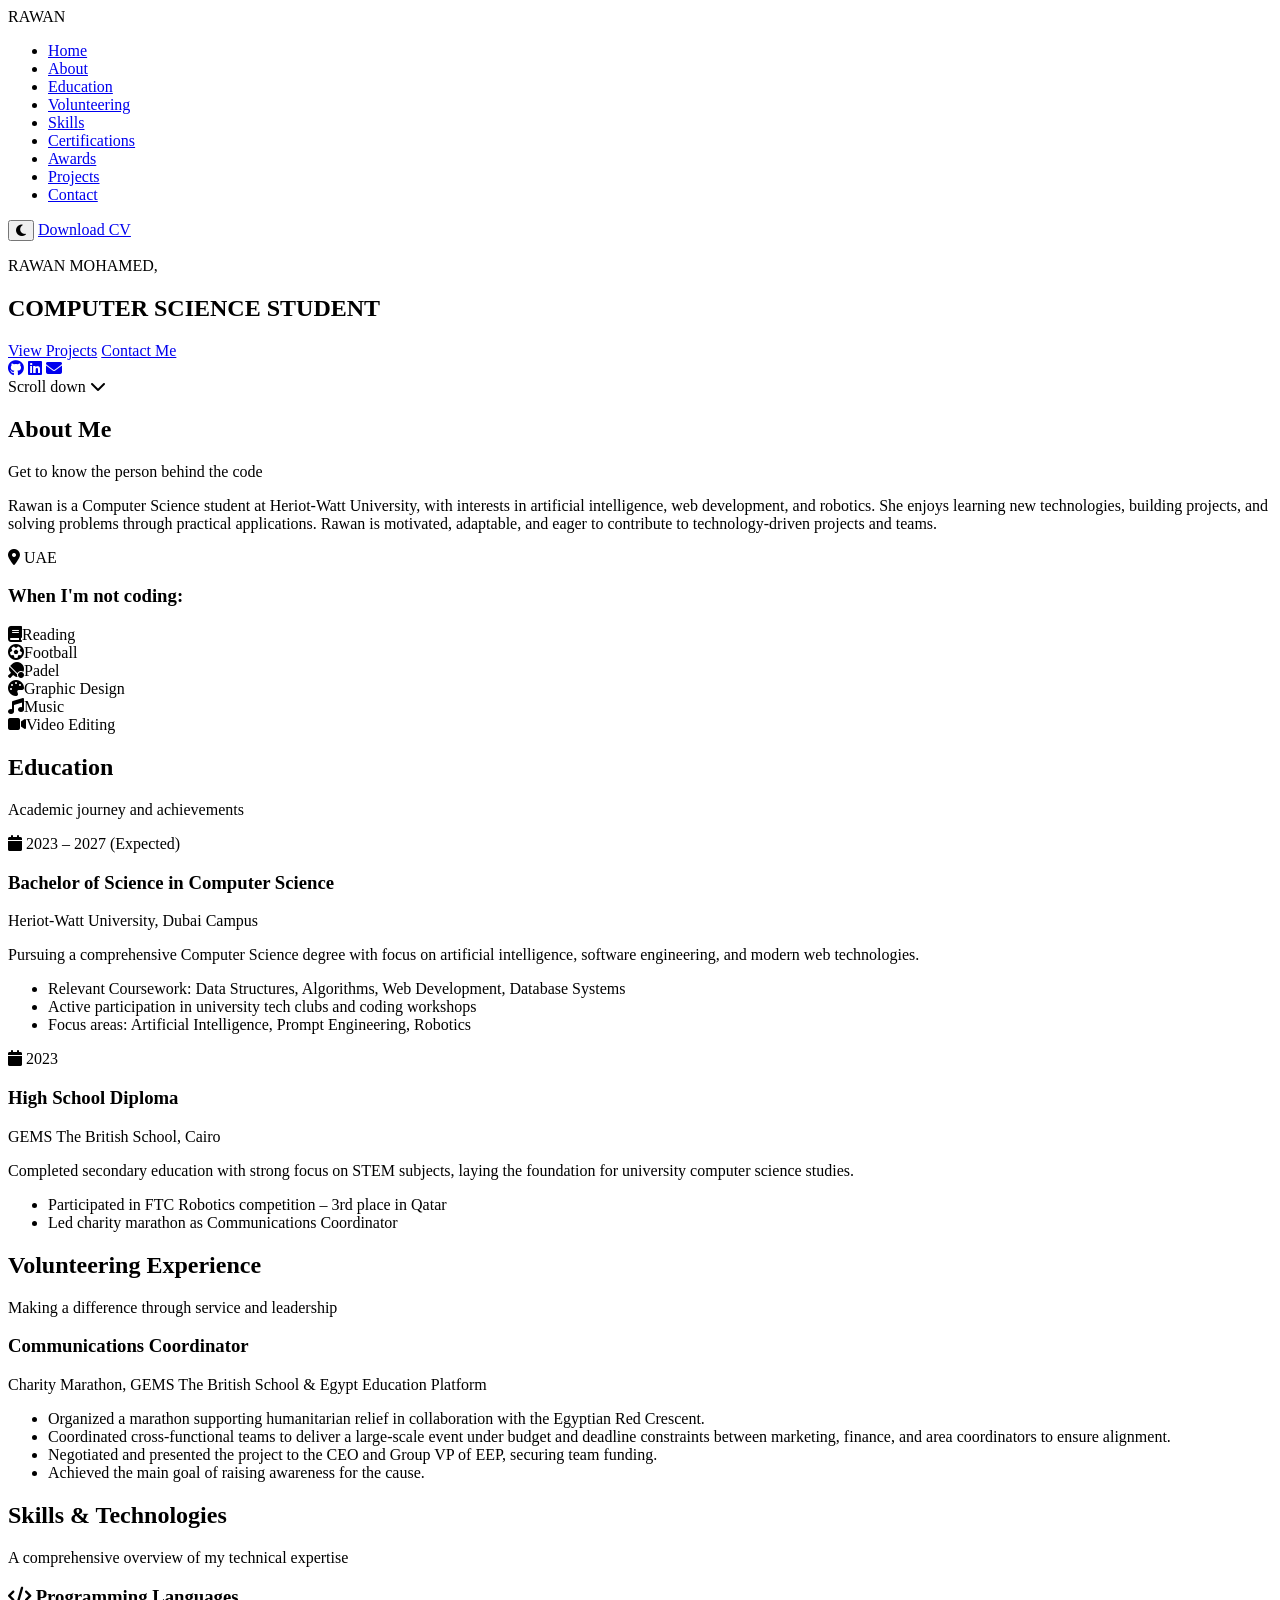
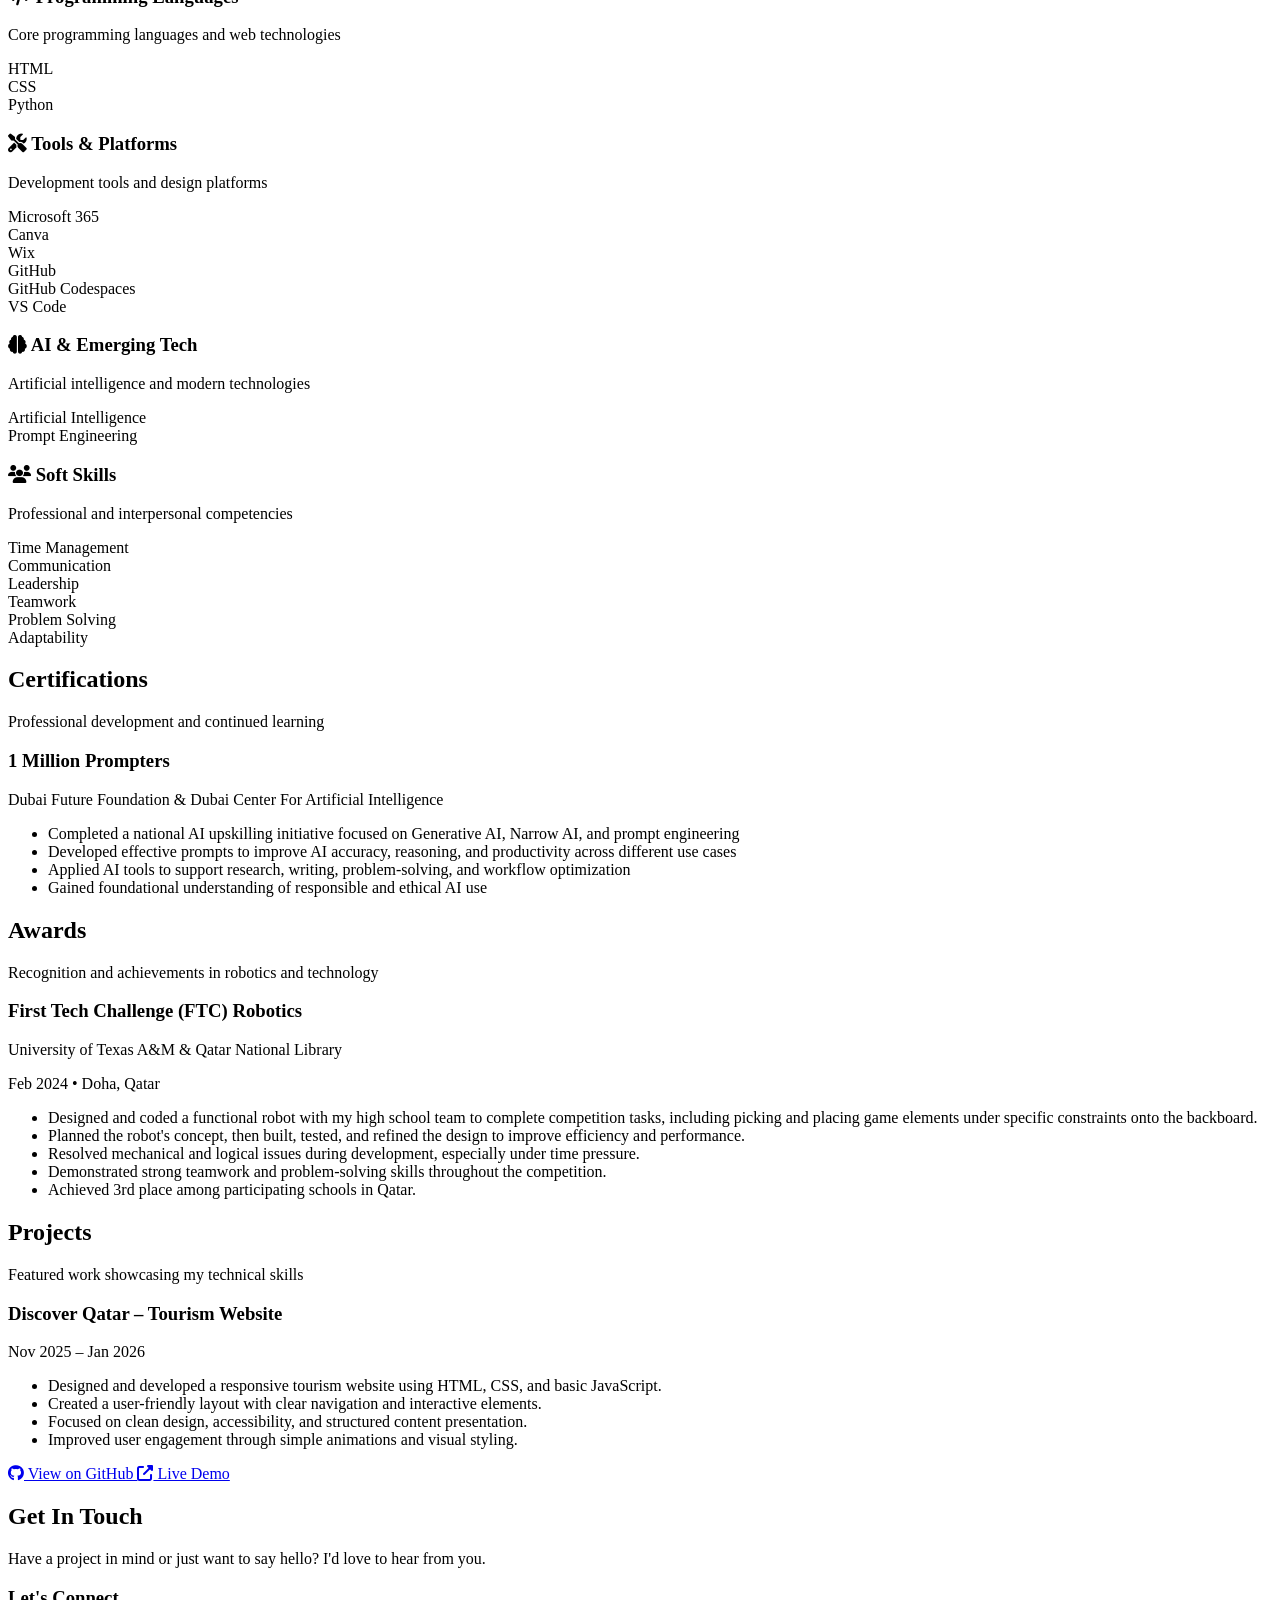
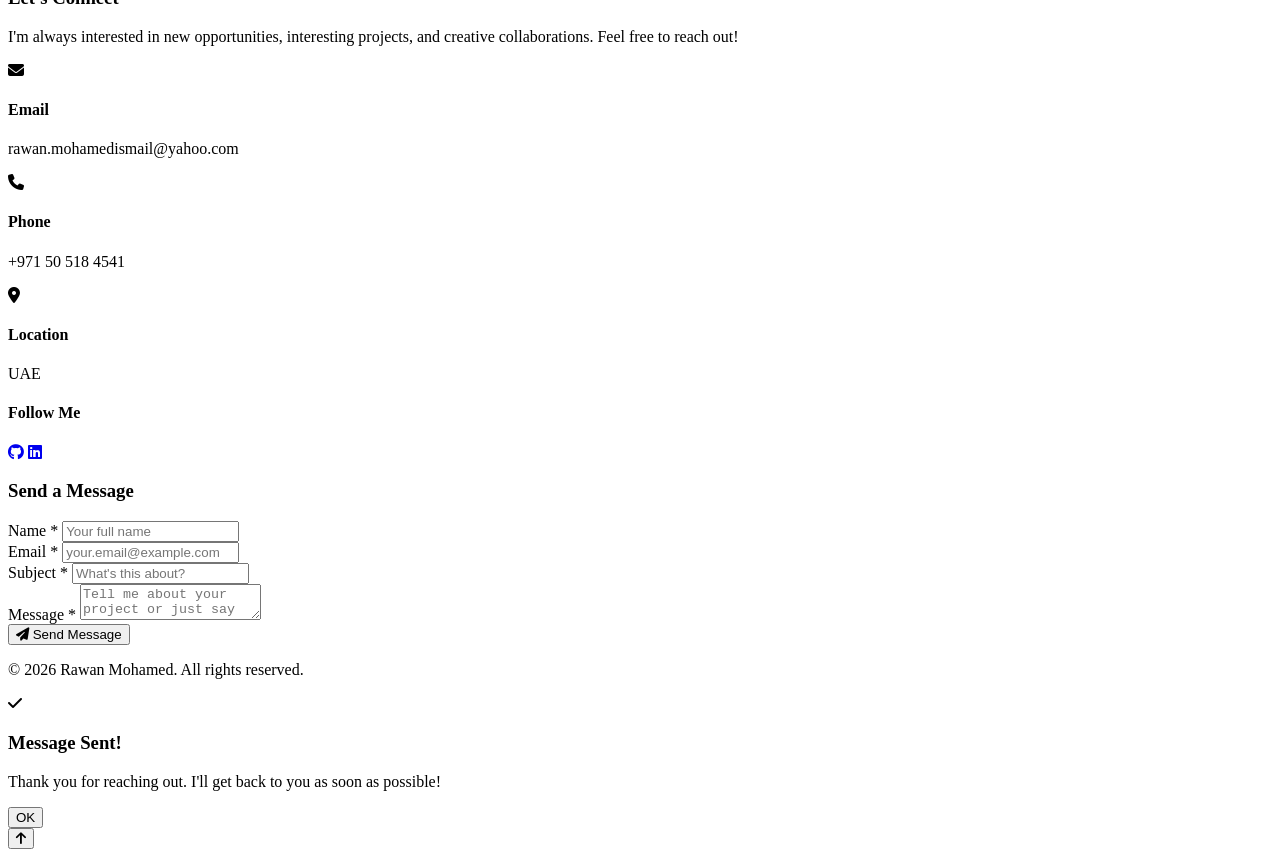
==== index.html @ ae6c2d93 "Update index.html" ====
<!DOCTYPE html>
<html lang="en">
<head>
    <meta charset="UTF-8">
    <meta name="viewport" content="width=device-width, initial-scale=1.0">
    <title>Rawan Mohamed - Portfolio</title>
    <link rel="stylesheet" href="https://cdnjs.cloudflare.com/ajax/libs/font-awesome/6.4.0/css/all.min.css">
    <link rel="stylesheet" href="style.css">
</head>
<body>

    <!-- Custom Cursor -->
    <div class="custom-cursor"></div>
    <div class="cursor-dot"></div>

    <!-- Navigation -->
    <nav>
        <div class="nav-container">
            <div class="logo">RAWAN</div>
            <ul class="nav-links">
                <li><a href="#home">Home</a></li>
                <li><a href="#about">About</a></li>
                <li><a href="#education">Education</a></li>
                <li><a href="#volunteering">Volunteering</a></li>
                <li><a href="#skills">Skills</a></li>
                <li><a href="#certifications">Certifications</a></li>
                <li><a href="#awards">Awards</a></li>
                <li><a href="#projects">Projects</a></li>
                <li><a href="#contact">Contact</a></li>
            </ul>
            <div class="nav-buttons">
                <button class="theme-toggle" onclick="toggleTheme()">
                    <i class="fas fa-moon" id="theme-icon"></i>
                </button>
                <a href="#" class="cv-btn">Download CV</a>
                <div class="hamburger" onclick="toggleMenu()">
                    <span></span>
                    <span></span>
                    <span></span>
                </div>
            </div>
        </div>
    </nav>

    <!-- Hero Section -->
    <section id="home">
        <div class="hero-background">
            <div class="gradient-bg"></div>
        </div>
        <div class="hero-content">
            <p class="hero-subtitle">RAWAN MOHAMED,</p>
            <h1 class="hero-role">COMPUTER SCIENCE STUDENT</h1>
            <div class="typing-container">
                <span id="typing"></span><span class="typing-cursor"></span>
            </div>
            <div class="hero-buttons">
                <a href="#projects" class="btn-primary">View Projects</a>
                <a href="#contact" class="btn-secondary">Contact Me</a>
            </div>
            <div class="social-links">
                <a href="https://github.com/rawanmismail" target="_blank" aria-label="GitHub"><i class="fab fa-github"></i></a>
                <a href="https://www.linkedin.com/in/rawan28-" target="_blank" aria-label="LinkedIn"><i class="fab fa-linkedin"></i></a>
                <a href="mailto:rawan.mohamedismail@yahoo.com" aria-label="Email"><i class="fas fa-envelope"></i></a>
            </div>
        </div>
        <div class="scroll-indicator">
            <span>Scroll down</span>
            <i class="fas fa-chevron-down"></i>
        </div>
    </section>

    <!-- About Section -->
    <section id="about">
        <div class="container">
            <div class="section-header fade-in">
                <h2>About Me</h2>
                <p>Get to know the person behind the code</p>
            </div>
            <div class="about-content fade-in">
                <div class="about-card">
                    <p class="about-text">
                        Rawan is a Computer Science student at Heriot-Watt University, with interests in artificial intelligence, web development, and robotics. She enjoys learning new technologies, building projects, and solving problems through practical applications. Rawan is motivated, adaptable, and eager to contribute to technology-driven projects and teams.
                    </p>
                    <div class="about-info">
                        <div class="info-item">
                            <i class="fas fa-map-marker-alt"></i>
                            <span>UAE</span>
                        </div>
                    </div>
                    <div class="interests">
                        <h3>When I'm not coding:</h3>
                        <div class="interest-grid">
                            <div class="interest-item"><i class="fas fa-book"></i><span>Reading</span></div>
                            <div class="interest-item"><i class="fas fa-futbol"></i><span>Football</span></div>
                            <div class="interest-item"><i class="fas fa-table-tennis"></i><span>Padel</span></div>
                            <div class="interest-item"><i class="fas fa-palette"></i><span>Graphic Design</span></div>
                            <div class="interest-item"><i class="fas fa-music"></i><span>Music</span></div>
                            <div class="interest-item"><i class="fas fa-video"></i><span>Video Editing</span></div>
                        </div>
                    </div>
                </div>
            </div>
        </div>
    </section>

    <!-- Education Section -->
    <section id="education">
        <div class="container">
            <div class="section-header fade-in">
                <h2>Education</h2>
                <p>Academic journey and achievements</p>
            </div>
            <div class="timeline fade-in">
                <div class="timeline-item">
                    <div class="timeline-content">
                        <div class="timeline-date">
                            <i class="fas fa-calendar"></i>
                            <span>2023 – 2027 (Expected)</span>
                        </div>
                        <h3 class="timeline-title">Bachelor of Science in Computer Science</h3>
                        <p class="timeline-subtitle">Heriot-Watt University, Dubai Campus</p>
                        <div class="timeline-description">
                            <p>Pursuing a comprehensive Computer Science degree with focus on artificial intelligence, software engineering, and modern web technologies.</p>
                            <ul>
                                <li>Relevant Coursework: Data Structures, Algorithms, Web Development, Database Systems</li>
                                <li>Active participation in university tech clubs and coding workshops</li>
                                <li>Focus areas: Artificial Intelligence, Prompt Engineering, Robotics</li>
                            </ul>
                        </div>
                    </div>
                </div>
                <div class="timeline-item">
                    <div class="timeline-content">
                        <div class="timeline-date">
                            <i class="fas fa-calendar"></i>
                            <span>2023</span>
                        </div>
                        <h3 class="timeline-title">High School Diploma</h3>
                        <p class="timeline-subtitle">GEMS The British School, Cairo</p>
                        <div class="timeline-description">
                            <p>Completed secondary education with strong focus on STEM subjects, laying the foundation for university computer science studies.</p>
                            <ul>
                                <li>Participated in FTC Robotics competition – 3rd place in Qatar</li>
                                <li>Led charity marathon as Communications Coordinator</li>
                            </ul>
                        </div>
                    </div>
                </div>
            </div>
        </div>
    </section>

    <!-- Volunteering Section -->
    <section id="volunteering">
        <div class="container">
            <div class="section-header fade-in">
                <h2>Volunteering Experience</h2>
                <p>Making a difference through service and leadership</p>
            </div>
            <div class="experience-card fade-in">
                <div class="experience-header">
                    <h3>Communications Coordinator</h3>
                    <p class="company">Charity Marathon, GEMS The British School & Egypt Education Platform</p>
                </div>
                <ul>
                    <li>Organized a marathon supporting humanitarian relief in collaboration with the Egyptian Red Crescent.</li>
                    <li>Coordinated cross-functional teams to deliver a large-scale event under budget and deadline constraints between marketing, finance, and area coordinators to ensure alignment.</li>
                    <li>Negotiated and presented the project to the CEO and Group VP of EEP, securing team funding.</li>
                    <li>Achieved the main goal of raising awareness for the cause.</li>
                </ul>
            </div>
        </div>
    </section>

    <!-- Skills Section -->
    <section id="skills">
        <div class="container">
            <div class="section-header fade-in">
                <h2>Skills & Technologies</h2>
                <p>A comprehensive overview of my technical expertise</p>
            </div>
            <div class="skills-categories fade-in">

                <div class="skill-category">
                    <h3><i class="fas fa-code"></i> Programming Languages</h3>
                    <p>Core programming languages and web technologies</p>
                    <div class="skills-grid">
                        <div class="skill-item"><div class="skill-name">HTML</div><div class="skill-bar-container"><div class="skill-bar" data-level="90"></div></div></div>
                        <div class="skill-item"><div class="skill-name">CSS</div><div class="skill-bar-container"><div class="skill-bar" data-level="90"></div></div></div>
                        <div class="skill-item"><div class="skill-name">Python</div><div class="skill-bar-container"><div class="skill-bar" data-level="65"></div></div></div>
                    </div>
                </div>

                <div class="skill-category">
                    <h3><i class="fas fa-tools"></i> Tools & Platforms</h3>
                    <p>Development tools and design platforms</p>
                    <div class="skills-grid">
                        <div class="skill-item"><div class="skill-name">Microsoft 365</div><div class="skill-bar-container"><div class="skill-bar" data-level="90"></div></div></div>
                        <div class="skill-item"><div class="skill-name">Canva</div><div class="skill-bar-container"><div class="skill-bar" data-level="90"></div></div></div>
                        <div class="skill-item"><div class="skill-name">Wix</div><div class="skill-bar-container"><div class="skill-bar" data-level="65"></div></div></div>
                        <div class="skill-item"><div class="skill-name">GitHub</div><div class="skill-bar-container"><div class="skill-bar" data-level="65"></div></div></div>
                        <div class="skill-item"><div class="skill-name">GitHub Codespaces</div><div class="skill-bar-container"><div class="skill-bar" data-level="65"></div></div></div>
                        <div class="skill-item"><div class="skill-name">VS Code</div><div class="skill-bar-container"><div class="skill-bar" data-level="90"></div></div></div>
                    </div>
                </div>

                <div class="skill-category">
                    <h3><i class="fas fa-brain"></i> AI & Emerging Tech</h3>
                    <p>Artificial intelligence and modern technologies</p>
                    <div class="skills-grid">
                        <div class="skill-item"><div class="skill-name">Artificial Intelligence</div><div class="skill-bar-container"><div class="skill-bar" data-level="65"></div></div></div>
                        <div class="skill-item"><div class="skill-name">Prompt Engineering</div><div class="skill-bar-container"><div class="skill-bar" data-level="90"></div></div></div>
                    </div>
                </div>

                <div class="skill-category">
                    <h3><i class="fas fa-users"></i> Soft Skills</h3>
                    <p>Professional and interpersonal competencies</p>
                    <div class="skills-grid">
                        <div class="skill-item"><div class="skill-name">Time Management</div></div>
                        <div class="skill-item"><div class="skill-name">Communication</div></div>
                        <div class="skill-item"><div class="skill-name">Leadership</div></div>
                        <div class="skill-item"><div class="skill-name">Teamwork</div></div>
                        <div class="skill-item"><div class="skill-name">Problem Solving</div></div>
                        <div class="skill-item"><div class="skill-name">Adaptability</div></div>
                    </div>
                </div>

            </div>
        </div>
    </section>

    <!-- Certifications Section -->
    <section id="certifications">
        <div class="container">
            <div class="section-header fade-in">
                <h2>Certifications</h2>
                <p>Professional development and continued learning</p>
            </div>
            <div class="experience-card fade-in">
                <div class="experience-header">
                    <h3>1 Million Prompters</h3>
                    <p class="company">Dubai Future Foundation & Dubai Center For Artificial Intelligence</p>
                </div>
                <ul>
                    <li>Completed a national AI upskilling initiative focused on Generative AI, Narrow AI, and prompt engineering</li>
                    <li>Developed effective prompts to improve AI accuracy, reasoning, and productivity across different use cases</li>
                    <li>Applied AI tools to support research, writing, problem-solving, and workflow optimization</li>
                    <li>Gained foundational understanding of responsible and ethical AI use</li>
                </ul>
            </div>
        </div>
    </section>

    <!-- Awards Section -->
    <section id="awards">
        <div class="container">
            <div class="section-header fade-in">
                <h2>Awards</h2>
                <p>Recognition and achievements in robotics and technology</p>
            </div>
            <div class="experience-card fade-in">
                <div class="experience-header">
                    <h3>First Tech Challenge (FTC) Robotics</h3>
                    <p class="company">University of Texas A&M & Qatar National Library</p>
                    <p class="date">Feb 2024 • Doha, Qatar</p>
                </div>
                <ul>
                    <li>Designed and coded a functional robot with my high school team to complete competition tasks, including picking and placing game elements under specific constraints onto the backboard.</li>
                    <li>Planned the robot's concept, then built, tested, and refined the design to improve efficiency and performance.</li>
                    <li>Resolved mechanical and logical issues during development, especially under time pressure.</li>
                    <li>Demonstrated strong teamwork and problem-solving skills throughout the competition.</li>
                    <li>Achieved 3rd place among participating schools in Qatar.</li>
                </ul>
            </div>
        </div>
    </section>

    <!-- Projects Section -->
    <section id="projects">
        <div class="container">
            <div class="section-header fade-in">
                <h2>Projects</h2>
                <p>Featured work showcasing my technical skills</p>
            </div>
            <div class="experience-card fade-in">
                <div class="experience-header">
                    <h3>Discover Qatar – Tourism Website</h3>
                    <p class="date">Nov 2025 – Jan 2026</p>
                </div>
                <ul>
                    <li>Designed and developed a responsive tourism website using HTML, CSS, and basic JavaScript.</li>
                    <li>Created a user-friendly layout with clear navigation and interactive elements.</li>
                    <li>Focused on clean design, accessibility, and structured content presentation.</li>
                    <li>Improved user engagement through simple animations and visual styling.</li>
                </ul>
                <div class="project-links">
                    <a href="https://github.com/rawanmismail/discover-qatar" target="_blank" class="project-btn">
                        <i class="fab fa-github"></i> View on GitHub
                    </a>
                    <a href="#" target="_blank" class="project-btn">
                        <i class="fas fa-external-link-alt"></i> Live Demo
                    </a>
                </div>
            </div>
        </div>
    </section>

    <!-- Contact Section -->
    <section id="contact">
        <div class="container">
            <div class="section-header fade-in">
                <h2>Get In Touch</h2>
                <p>Have a project in mind or just want to say hello? I'd love to hear from you.</p>
            </div>
            <div class="contact-container fade-in">
                <div class="contact-info-section">
                    <h3>Let's Connect</h3>
                    <p>I'm always interested in new opportunities, interesting projects, and creative collaborations. Feel free to reach out!</p>
                    <div class="contact-cards">
                        <div class="contact-card">
                            <div class="contact-icon"><i class="fas fa-envelope"></i></div>
                            <div class="contact-details">
                                <h4>Email</h4>
                                <p>rawan.mohamedismail@yahoo.com</p>
                            </div>
                        </div>
                        <div class="contact-card">
                            <div class="contact-icon"><i class="fas fa-phone"></i></div>
                            <div class="contact-details">
                                <h4>Phone</h4>
                                <p>+971 50 518 4541</p>
                            </div>
                        </div>
                        <div class="contact-card">
                            <div class="contact-icon"><i class="fas fa-map-marker-alt"></i></div>
                            <div class="contact-details">
                                <h4>Location</h4>
                                <p>UAE</p>
                            </div>
                        </div>
                    </div>
                    <div class="contact-social">
                        <h4>Follow Me</h4>
                        <div class="social-links">
                            <a href="https://github.com/rawanmismail" target="_blank" aria-label="GitHub"><i class="fab fa-github"></i></a>
                            <a href="https://www.linkedin.com/in/rawan28-" target="_blank" aria-label="LinkedIn"><i class="fab fa-linkedin"></i></a>
                        </div>
                    </div>
                </div>

                <div class="contact-form-section">
                    <h3>Send a Message</h3>
                    <form class="contact-form" id="contactForm">
                        <div class="form-group">
                            <label>Name *</label>
                            <input type="text" id="contact-name" placeholder="Your full name" required>
                        </div>
                        <div class="form-group">
                            <label>Email *</label>
                            <input type="email" id="contact-email" placeholder="your.email@example.com" required>
                        </div>
                        <div class="form-group">
                            <label>Subject *</label>
                            <input type="text" id="contact-subject" placeholder="What's this about?" required>
                        </div>
                        <div class="form-group">
                            <label>Message *</label>
                            <textarea id="contact-message" placeholder="Tell me about your project or just say hello!" required></textarea>
                        </div>
                        <button type="submit" class="submit-btn">
                            <i class="fas fa-paper-plane"></i> Send Message
                        </button>
                    </form>
                </div>
            </div>
        </div>
    </section>

    <!-- Footer -->
    <footer>
        <div class="container">
            <p>© 2026 Rawan Mohamed. All rights reserved.</p>
        </div>
    </footer>

    <!-- Success Modal -->
    <div class="modal-overlay" id="successModal">
        <div class="modal-content">
            <div class="modal-icon"><i class="fas fa-check"></i></div>
            <h3>Message Sent!</h3>
            <p>Thank you for reaching out. I'll get back to you as soon as possible!</p>
            <button class="modal-btn" onclick="closeModal()">OK</button>
        </div>
    </div>

    <!-- Back to Top -->
    <button class="back-to-top" id="backToTop" onclick="scrollToTop()">
        <i class="fas fa-arrow-up"></i>
    </button>

    <script src="script.js"></script>
</body>
</html>
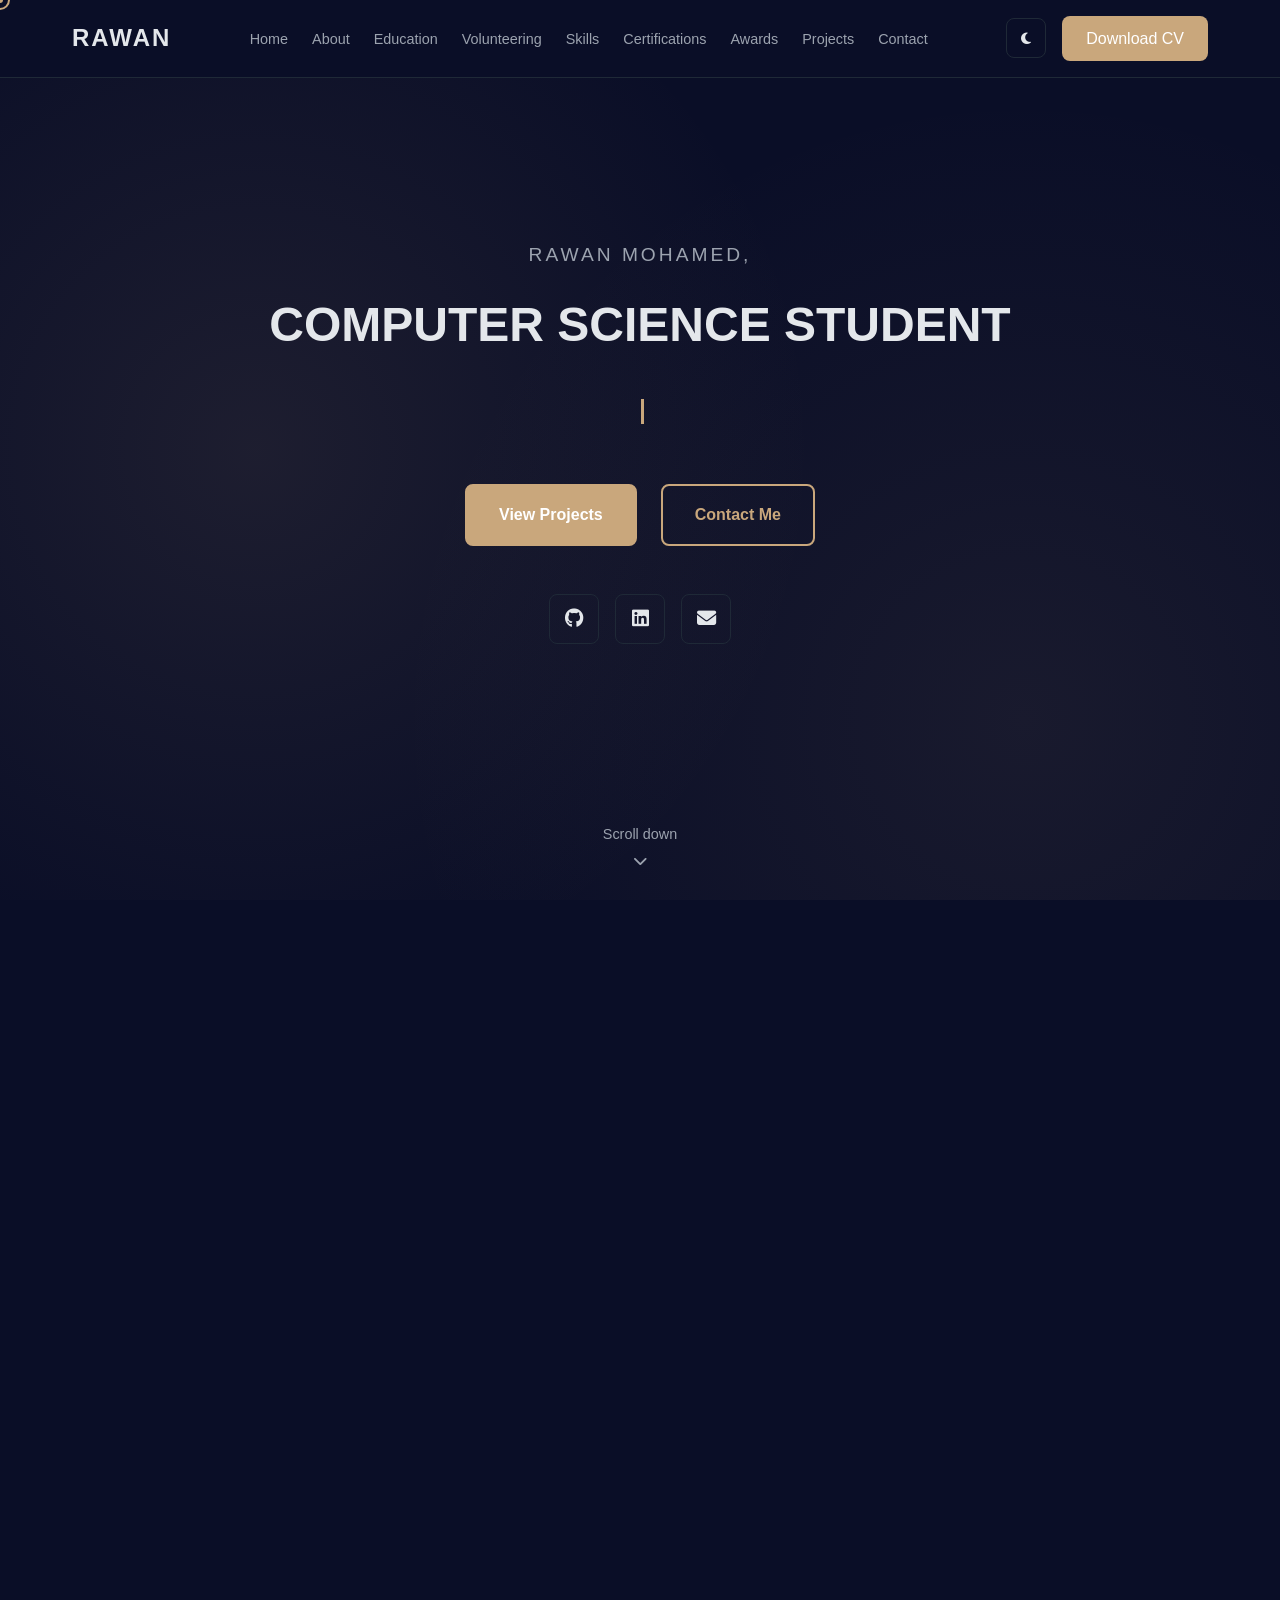
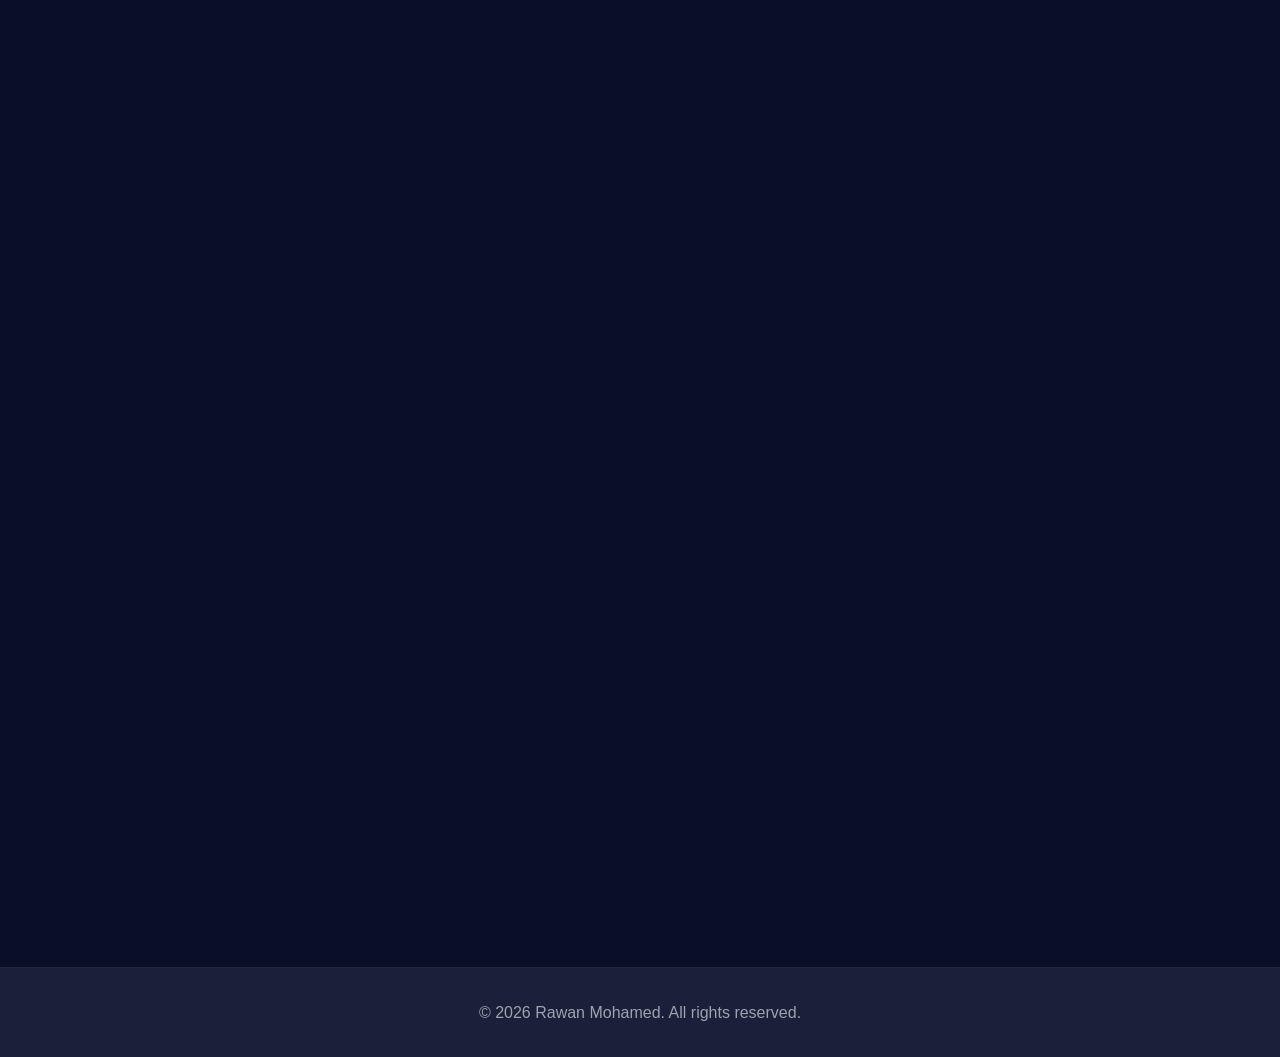
==== commit 6759074a: "Update index.html" ====
--- a/index.html
+++ b/index.html
@@ -115,33 +115,16 @@
                     <div class="timeline-content">
                         <div class="timeline-date">
                             <i class="fas fa-calendar"></i>
-                            <span>2023 – 2027 (Expected)</span>
-                        </div>
-                        <h3 class="timeline-title">Bachelor of Science in Computer Science</h3>
+                            <span>Sep 2025 – Mar 2026</span>
+                        </div>
+                        <h3 class="timeline-title">Foundation Degree, Computer Science</h3>
                         <p class="timeline-subtitle">Heriot-Watt University, Dubai Campus</p>
                         <div class="timeline-description">
-                            <p>Pursuing a comprehensive Computer Science degree with focus on artificial intelligence, software engineering, and modern web technologies.</p>
+                            <p>Completing the Degree Entry Programme (B80D-DEP) in Engineering as a foundation year before progressing to BSc Computer Science Year 1 in September 2026.</p>
                             <ul>
-                                <li>Relevant Coursework: Data Structures, Algorithms, Web Development, Database Systems</li>
-                                <li>Active participation in university tech clubs and coding workshops</li>
-                                <li>Focus areas: Artificial Intelligence, Prompt Engineering, Robotics</li>
-                            </ul>
-                        </div>
-                    </div>
-                </div>
-                <div class="timeline-item">
-                    <div class="timeline-content">
-                        <div class="timeline-date">
-                            <i class="fas fa-calendar"></i>
-                            <span>2023</span>
-                        </div>
-                        <h3 class="timeline-title">High School Diploma</h3>
-                        <p class="timeline-subtitle">GEMS The British School, Cairo</p>
-                        <div class="timeline-description">
-                            <p>Completed secondary education with strong focus on STEM subjects, laying the foundation for university computer science studies.</p>
-                            <ul>
-                                <li>Participated in FTC Robotics competition – 3rd place in Qatar</li>
-                                <li>Led charity marathon as Communications Coordinator</li>
+                                <li>Programme: (B80D-DEP) Degree Entry Programme in Engineering</li>
+                                <li>Activities and societies: Tech Club</li>
+                                <li>Progressing to BSc Computer Science Year 1 — Sep 2026</li>
                             </ul>
                         </div>
                     </div>
@@ -283,26 +266,67 @@
                 <h2>Projects</h2>
                 <p>Featured work showcasing my technical skills</p>
             </div>
-            <div class="experience-card fade-in">
-                <div class="experience-header">
-                    <h3>Discover Qatar – Tourism Website</h3>
-                    <p class="date">Nov 2025 – Jan 2026</p>
-                </div>
-                <ul>
-                    <li>Designed and developed a responsive tourism website using HTML, CSS, and basic JavaScript.</li>
-                    <li>Created a user-friendly layout with clear navigation and interactive elements.</li>
-                    <li>Focused on clean design, accessibility, and structured content presentation.</li>
-                    <li>Improved user engagement through simple animations and visual styling.</li>
+
+            <!-- Personal Website -->
+            <div class="experience-card fade-in">
+                <div class="experience-header">
+                    <h3>Personal Portfolio Website</h3>
+                    <p class="company"><i class="fas fa-code" style="color:var(--accent); margin-right:0.4rem;"></i> HTML &bull; CSS &bull; JavaScript</p>
+                    <p class="date">2026</p>
+                </div>
+                <ul>
+                    <li>Designed and built a fully responsive personal portfolio website to showcase skills, projects, awards, and certifications.</li>
+                    <li>Implemented dark and light mode theming, smooth scroll navigation, and animated typing effects.</li>
+                    <li>Applied clean, minimal design principles with consistent styling and interactive hover effects throughout.</li>
+                    <li>Structured the codebase across separate HTML, CSS, and JavaScript files for maintainability.</li>
                 </ul>
                 <div class="project-links">
-                    <a href="https://github.com/rawanmismail/discover-qatar" target="_blank" class="project-btn">
+                    <a href="https://github.com/rawanmismail/personal-website" target="_blank" class="project-btn">
                         <i class="fab fa-github"></i> View on GitHub
                     </a>
-                    <a href="#" target="_blank" class="project-btn">
-                        <i class="fas fa-external-link-alt"></i> Live Demo
+                </div>
+            </div>
+
+            <!-- Explore Qatar -->
+            <div class="experience-card fade-in">
+                <div class="experience-header">
+                    <h3>Explore Qatar – Tourism Website</h3>
+                    <p class="company"><i class="fas fa-code" style="color:var(--accent); margin-right:0.4rem;"></i> HTML &bull; CSS &bull; JavaScript</p>
+                    <p class="date">Nov 2025 – Jan 2026</p>
+                </div>
+                <ul>
+                    <li>Designed and developed a responsive tourism website to showcase Qatar's culture, attractions, and travel information.</li>
+                    <li>Created a user-friendly layout with clear navigation, interactive elements, and structured content sections.</li>
+                    <li>Focused on clean design, accessibility, and intuitive user experience throughout.</li>
+                    <li>Improved user engagement through simple animations and visual styling.</li>
+                </ul>
+                <div class="project-links">
+                    <a href="https://github.com/rawanmismail/explore-qatar-website" target="_blank" class="project-btn">
+                        <i class="fab fa-github"></i> View on GitHub
                     </a>
                 </div>
             </div>
+
+            <!-- Hospital SQL -->
+            <div class="experience-card fade-in">
+                <div class="experience-header">
+                    <h3>Hospital Management System – SQL Database</h3>
+                    <p class="company"><i class="fas fa-database" style="color:var(--accent); margin-right:0.4rem;"></i> SQL &bull; Database Design</p>
+                    <p class="date">2026</p>
+                </div>
+                <ul>
+                    <li>Designed and implemented a relational database system to manage hospital operations including patients, doctors, appointments, and medical records.</li>
+                    <li>Created structured tables with appropriate primary and foreign key relationships to ensure data integrity.</li>
+                    <li>Wrote SQL queries for data retrieval, filtering, and reporting across multiple related tables.</li>
+                    <li>Applied database normalization principles to reduce redundancy and improve efficiency.</li>
+                </ul>
+                <div class="project-links">
+                    <a href="https://github.com/rawanmismail/Hospital-Management-System-SQL-Database-Project" target="_blank" class="project-btn">
+                        <i class="fab fa-github"></i> View on GitHub
+                    </a>
+                </div>
+            </div>
+
         </div>
     </section>
 
--- a/style.css
+++ b/style.css
@@ -0,0 +1,971 @@
+* {
+    margin: 0;
+    padding: 0;
+    box-sizing: border-box;
+}
+
+:root {
+    --bg-primary: #0a0e27;
+    --bg-secondary: #1a1f3a;
+    --bg-card: #151b3d;
+    --text-primary: #e4e7eb;
+    --text-secondary: #9ca3af;
+    --accent: #c9a77c;
+    --accent-hover: #b8935a;
+    --border: #1f2937;
+}
+
+.light-mode {
+    --bg-primary: #faf8f5;
+    --bg-secondary: #f5f1eb;
+    --bg-card: #ffffff;
+    --text-primary: #2d2520;
+    --text-secondary: #6b5d52;
+    --accent: #a67c52;
+    --accent-hover: #8b6844;
+    --border: #e8dfd5;
+}
+
+body {
+    font-family: -apple-system, BlinkMacSystemFont, 'Segoe UI', Roboto, Oxygen, Ubuntu, Cantarell, sans-serif;
+    background: var(--bg-primary);
+    color: var(--text-primary);
+    line-height: 1.6;
+    transition: background 0.3s ease, color 0.3s ease;
+    cursor: none;
+}
+
+/* ─── Custom Cursor ─── */
+.custom-cursor {
+    width: 20px;
+    height: 20px;
+    border: 2px solid var(--accent);
+    border-radius: 50%;
+    position: fixed;
+    pointer-events: none;
+    z-index: 9999;
+    transition: transform 0.15s ease;
+    transform: translate(-50%, -50%);
+}
+
+.cursor-dot {
+    width: 6px;
+    height: 6px;
+    background: var(--accent);
+    border-radius: 50%;
+    position: fixed;
+    pointer-events: none;
+    z-index: 9999;
+    transform: translate(-50%, -50%);
+}
+
+/* ─── Layout ─── */
+.container {
+    max-width: 1200px;
+    margin: 0 auto;
+    padding: 0 2rem;
+}
+
+/* ─── Navigation ─── */
+nav {
+    position: fixed;
+    top: 0;
+    width: 100%;
+    background: var(--bg-primary);
+    backdrop-filter: blur(10px);
+    border-bottom: 1px solid var(--border);
+    z-index: 1000;
+    padding: 1rem 0;
+    transition: background 0.3s;
+}
+
+.nav-container {
+    max-width: 1200px;
+    margin: 0 auto;
+    padding: 0 2rem;
+    display: flex;
+    justify-content: space-between;
+    align-items: center;
+}
+
+.logo {
+    font-size: 1.5rem;
+    font-weight: 700;
+    color: var(--text-primary);
+    letter-spacing: 2px;
+}
+
+.nav-links {
+    display: flex;
+    gap: 1.5rem;
+    list-style: none;
+    align-items: center;
+}
+
+.nav-links a {
+    color: var(--text-secondary);
+    text-decoration: none;
+    transition: color 0.3s;
+    font-size: 0.9rem;
+    font-weight: 500;
+}
+
+.nav-links a:hover {
+    color: var(--accent);
+}
+
+.nav-buttons {
+    display: flex;
+    gap: 1rem;
+    align-items: center;
+}
+
+.hamburger {
+    display: none;
+    flex-direction: column;
+    cursor: pointer;
+    gap: 4px;
+}
+
+.hamburger span {
+    width: 25px;
+    height: 3px;
+    background: var(--text-primary);
+    border-radius: 3px;
+    transition: all 0.3s;
+}
+
+.hamburger.active span:nth-child(1) { transform: rotate(45deg) translate(8px, 8px); }
+.hamburger.active span:nth-child(2) { opacity: 0; }
+.hamburger.active span:nth-child(3) { transform: rotate(-45deg) translate(7px, -6px); }
+
+.theme-toggle {
+    background: transparent;
+    border: 1px solid var(--border);
+    color: var(--text-primary);
+    width: 40px;
+    height: 40px;
+    border-radius: 0.5rem;
+    cursor: pointer;
+    transition: all 0.3s;
+    display: flex;
+    align-items: center;
+    justify-content: center;
+}
+
+.theme-toggle:hover {
+    border-color: var(--accent);
+    color: var(--accent);
+}
+
+.cv-btn {
+    background: var(--accent);
+    color: white;
+    padding: 0.6rem 1.5rem;
+    border-radius: 0.5rem;
+    text-decoration: none;
+    transition: all 0.3s;
+    font-weight: 500;
+}
+
+.cv-btn:hover {
+    background: var(--accent-hover);
+    transform: translateY(-2px);
+}
+
+/* ─── Hero ─── */
+#home {
+    min-height: 100vh;
+    display: flex;
+    align-items: center;
+    justify-content: center;
+    text-align: center;
+    padding-top: 80px;
+    position: relative;
+    overflow: hidden;
+}
+
+.hero-background {
+    position: absolute;
+    inset: 0;
+    z-index: 0;
+    overflow: hidden;
+}
+
+.gradient-bg {
+    position: absolute;
+    width: 100%;
+    height: 100%;
+    background:
+        radial-gradient(circle at 20% 50%, rgba(201,167,124,0.1) 0%, transparent 50%),
+        radial-gradient(circle at 80% 80%, rgba(201,167,124,0.08) 0%, transparent 50%);
+    animation: gradientShift 10s ease infinite;
+}
+
+@keyframes gradientShift {
+    0%, 100% { opacity: 1; }
+    50%       { opacity: 0.6; }
+}
+
+.particle {
+    position: absolute;
+    background: var(--accent);
+    border-radius: 50%;
+    opacity: 0.25;
+    animation: floatUp linear infinite;
+}
+
+@keyframes floatUp {
+    0%   { transform: translateY(100vh); }
+    100% { transform: translateY(-120px) translateX(80px); }
+}
+
+.hero-content {
+    max-width: 900px;
+    position: relative;
+    z-index: 1;
+}
+
+.hero-subtitle {
+    font-size: 1.2rem;
+    color: var(--text-secondary);
+    margin-bottom: 1rem;
+    letter-spacing: 3px;
+    text-transform: uppercase;
+}
+
+.hero-role {
+    font-size: 3rem;
+    font-weight: 700;
+    margin-bottom: 2rem;
+}
+
+.typing-container {
+    font-size: 1.3rem;
+    color: var(--accent);
+    min-height: 40px;
+    margin-bottom: 3rem;
+    text-transform: uppercase;
+    letter-spacing: 2px;
+}
+
+.typing-cursor {
+    display: inline-block;
+    width: 3px;
+    height: 1.2em;
+    background: var(--accent);
+    margin-left: 4px;
+    vertical-align: text-bottom;
+    animation: blink 0.7s infinite;
+}
+
+@keyframes blink {
+    0%, 50%  { opacity: 1; }
+    51%, 100%{ opacity: 0; }
+}
+
+.hero-buttons {
+    display: flex;
+    gap: 1.5rem;
+    justify-content: center;
+    margin-bottom: 3rem;
+}
+
+.btn-primary, .btn-secondary {
+    padding: 1rem 2rem;
+    border-radius: 0.5rem;
+    text-decoration: none;
+    font-weight: 600;
+    transition: all 0.3s;
+    border: 2px solid var(--accent);
+}
+
+.btn-primary {
+    background: var(--accent);
+    color: white;
+}
+
+.btn-primary:hover {
+    background: var(--accent-hover);
+    transform: translateY(-2px);
+}
+
+.btn-secondary {
+    background: transparent;
+    color: var(--accent);
+}
+
+.btn-secondary:hover {
+    background: var(--accent);
+    color: white;
+    transform: translateY(-2px);
+}
+
+.social-links {
+    display: flex;
+    gap: 1rem;
+    justify-content: center;
+}
+
+.social-links a {
+    width: 50px;
+    height: 50px;
+    display: flex;
+    align-items: center;
+    justify-content: center;
+    background: transparent;
+    border: 1px solid var(--border);
+    border-radius: 0.5rem;
+    color: var(--text-primary);
+    text-decoration: none;
+    font-size: 1.2rem;
+    transition: all 0.3s;
+}
+
+.social-links a:hover {
+    background: var(--accent);
+    color: white;
+    border-color: var(--accent);
+    transform: translateY(-3px);
+}
+
+.scroll-indicator {
+    position: absolute;
+    bottom: 2rem;
+    left: 50%;
+    transform: translateX(-50%);
+    color: var(--text-secondary);
+    font-size: 0.9rem;
+    display: flex;
+    flex-direction: column;
+    align-items: center;
+    gap: 0.5rem;
+}
+
+.scroll-indicator i {
+    animation: bounce 2s infinite;
+}
+
+@keyframes bounce {
+    0%, 20%, 50%, 80%, 100% { transform: translateY(0); }
+    40% { transform: translateY(-10px); }
+    60% { transform: translateY(-5px); }
+}
+
+/* ─── Sections ─── */
+section {
+    padding: 6rem 0;
+    scroll-margin-top: 80px;
+}
+
+.fade-in {
+    opacity: 0;
+    transform: translateY(30px);
+    transition: opacity 0.6s ease, transform 0.6s ease;
+}
+
+.fade-in.visible {
+    opacity: 1;
+    transform: translateY(0);
+}
+
+.section-header {
+    text-align: center;
+    margin-bottom: 4rem;
+}
+
+.section-header h2 {
+    font-size: 2.5rem;
+    margin-bottom: 1rem;
+}
+
+.section-header p {
+    color: var(--text-secondary);
+    font-size: 1.1rem;
+}
+
+/* ─── About ─── */
+.about-card {
+    background: var(--bg-card);
+    padding: 2.5rem;
+    border-radius: 1rem;
+    border: 1px solid var(--border);
+}
+
+.about-text {
+    margin-bottom: 2rem;
+    line-height: 1.8;
+    color: var(--text-secondary);
+}
+
+.about-info {
+    display: flex;
+    gap: 2rem;
+    margin-top: 1rem;
+}
+
+.info-item {
+    display: flex;
+    align-items: center;
+    gap: 0.75rem;
+    color: var(--text-secondary);
+}
+
+.info-item i {
+    color: var(--accent);
+    font-size: 1.2rem;
+}
+
+.interests {
+    margin-top: 2rem;
+}
+
+.interests h3 {
+    margin-bottom: 1.5rem;
+    font-size: 1.2rem;
+}
+
+.interest-grid {
+    display: grid;
+    grid-template-columns: repeat(auto-fit, minmax(180px, 1fr));
+    gap: 1rem;
+}
+
+.interest-item {
+    display: flex;
+    align-items: center;
+    gap: 1rem;
+    background: var(--bg-secondary);
+    padding: 1rem 1.5rem;
+    border-radius: 0.5rem;
+    border: 1px solid var(--border);
+    transition: all 0.3s;
+}
+
+.interest-item:hover {
+    border-color: var(--accent);
+    transform: translateY(-3px);
+}
+
+.interest-item i {
+    color: var(--accent);
+    font-size: 1.3rem;
+}
+
+/* ─── Timeline ─── */
+.timeline {
+    position: relative;
+    padding-left: 3rem;
+}
+
+.timeline::before {
+    content: '';
+    position: absolute;
+    left: 0;
+    top: 0;
+    bottom: 0;
+    width: 2px;
+    background: var(--border);
+}
+
+.timeline-item {
+    position: relative;
+    margin-bottom: 3rem;
+}
+
+.timeline-item::before {
+    content: '';
+    position: absolute;
+    left: -3.45rem;
+    top: 1rem;
+    width: 14px;
+    height: 14px;
+    border-radius: 50%;
+    background: var(--accent);
+    border: 3px solid var(--bg-primary);
+    z-index: 1;
+}
+
+.timeline-content {
+    background: var(--bg-card);
+    padding: 2rem;
+    border-radius: 1rem;
+    border: 1px solid var(--border);
+    transition: all 0.3s;
+}
+
+.timeline-content:hover {
+    transform: translateX(8px);
+    border-color: var(--accent);
+}
+
+.timeline-date {
+    color: var(--accent);
+    font-weight: 600;
+    font-size: 0.9rem;
+    margin-bottom: 0.5rem;
+    display: flex;
+    align-items: center;
+    gap: 0.5rem;
+}
+
+.timeline-title {
+    font-size: 1.4rem;
+    margin-bottom: 0.4rem;
+}
+
+.timeline-subtitle {
+    color: var(--text-secondary);
+    font-size: 1rem;
+    margin-bottom: 1rem;
+}
+
+.timeline-description {
+    color: var(--text-secondary);
+    line-height: 1.8;
+}
+
+.timeline-description ul {
+    list-style: none;
+    margin-top: 1rem;
+}
+
+.timeline-description li {
+    padding-left: 1.5rem;
+    margin-bottom: 0.5rem;
+    position: relative;
+}
+
+.timeline-description li::before {
+    content: "•";
+    position: absolute;
+    left: 0;
+    color: var(--accent);
+}
+
+/* ─── Experience Cards ─── */
+.experience-card {
+    background: var(--bg-card);
+    padding: 2.5rem;
+    border-radius: 1rem;
+    border: 1px solid var(--border);
+    margin-bottom: 2rem;
+    transition: all 0.3s;
+}
+
+.experience-card:hover {
+    transform: translateY(-5px);
+    border-color: var(--accent);
+}
+
+.experience-header h3 {
+    color: var(--accent);
+    font-size: 1.5rem;
+    margin-bottom: 0.4rem;
+}
+
+.experience-header .company {
+    color: var(--text-secondary);
+    font-size: 1rem;
+}
+
+.experience-header .date {
+    color: var(--text-secondary);
+    font-size: 0.9rem;
+    margin-top: 0.3rem;
+}
+
+.experience-card ul {
+    list-style: none;
+    margin-top: 1rem;
+}
+
+.experience-card li {
+    padding-left: 1.5rem;
+    margin-bottom: 0.75rem;
+    position: relative;
+    color: var(--text-secondary);
+    line-height: 1.6;
+}
+
+.experience-card li::before {
+    content: "•";
+    position: absolute;
+    left: 0;
+    color: var(--accent);
+    font-size: 1.4rem;
+    line-height: 1.2;
+}
+
+/* ─── Project Links ─── */
+.project-links {
+    display: flex;
+    gap: 1rem;
+    margin-top: 1.5rem;
+    flex-wrap: wrap;
+}
+
+.project-btn {
+    display: inline-flex;
+    align-items: center;
+    gap: 0.5rem;
+    padding: 0.7rem 1.4rem;
+    background: transparent;
+    border: 2px solid var(--accent);
+    color: var(--accent);
+    text-decoration: none;
+    border-radius: 0.5rem;
+    font-weight: 600;
+    font-size: 0.9rem;
+    transition: all 0.3s;
+}
+
+.project-btn:hover {
+    background: var(--accent);
+    color: white;
+    transform: translateY(-2px);
+}
+
+/* ─── Skills ─── */
+.skills-categories {
+    display: grid;
+    gap: 2.5rem;
+}
+
+.skill-category {
+    background: var(--bg-card);
+    padding: 2.5rem;
+    border-radius: 1rem;
+    border: 1px solid var(--border);
+}
+
+.skill-category h3 {
+    font-size: 1.4rem;
+    margin-bottom: 0.4rem;
+    display: flex;
+    align-items: center;
+    gap: 0.75rem;
+}
+
+.skill-category h3 i {
+    color: var(--accent);
+}
+
+.skill-category > p {
+    color: var(--text-secondary);
+    margin-bottom: 1.5rem;
+}
+
+.skills-grid {
+    display: grid;
+    grid-template-columns: repeat(auto-fill, minmax(150px, 1fr));
+    gap: 1rem;
+}
+
+.skill-item {
+    background: var(--bg-secondary);
+    padding: 1rem;
+    border-radius: 0.5rem;
+    border: 1px solid var(--border);
+    transition: all 0.3s;
+}
+
+.skill-item:hover {
+    border-color: var(--accent);
+    transform: translateY(-3px);
+}
+
+.skill-name {
+    font-weight: 600;
+    margin-bottom: 0.6rem;
+    font-size: 0.9rem;
+}
+
+.skill-bar-container {
+    background: var(--bg-primary);
+    height: 6px;
+    border-radius: 3px;
+    overflow: hidden;
+}
+
+.skill-bar {
+    background: var(--accent);
+    height: 100%;
+    border-radius: 3px;
+    width: 0%;
+    transition: width 1s ease-out;
+}
+
+/* ─── Contact ─── */
+.contact-container {
+    display: grid;
+    grid-template-columns: 1fr 1fr;
+    gap: 3rem;
+}
+
+.contact-info-section h3,
+.contact-form-section h3 {
+    font-size: 1.8rem;
+    margin-bottom: 1rem;
+}
+
+.contact-info-section > p {
+    color: var(--text-secondary);
+    margin-bottom: 2rem;
+    line-height: 1.8;
+}
+
+.contact-cards {
+    display: flex;
+    flex-direction: column;
+    gap: 1.2rem;
+    margin-bottom: 2rem;
+}
+
+.contact-card {
+    background: var(--bg-card);
+    padding: 1.4rem;
+    border-radius: 1rem;
+    border: 1px solid var(--border);
+    display: flex;
+    gap: 1.2rem;
+    align-items: center;
+    transition: all 0.3s;
+}
+
+.contact-card:hover {
+    border-color: var(--accent);
+    transform: translateY(-3px);
+}
+
+.contact-icon {
+    width: 55px;
+    height: 55px;
+    background: var(--bg-secondary);
+    border-radius: 0.75rem;
+    display: flex;
+    align-items: center;
+    justify-content: center;
+    font-size: 1.4rem;
+    color: var(--accent);
+    flex-shrink: 0;
+}
+
+.contact-details h4 {
+    margin-bottom: 0.2rem;
+    font-size: 1rem;
+}
+
+.contact-details p {
+    color: var(--text-secondary);
+    font-size: 0.9rem;
+}
+
+.contact-social h4 {
+    margin-bottom: 1rem;
+}
+
+.contact-form {
+    display: flex;
+    flex-direction: column;
+    gap: 1.5rem;
+    margin-top: 1.5rem;
+}
+
+.form-group {
+    display: flex;
+    flex-direction: column;
+    gap: 0.4rem;
+}
+
+.form-group label {
+    font-weight: 600;
+    font-size: 0.95rem;
+}
+
+.form-group input,
+.form-group textarea {
+    background: var(--bg-card);
+    border: 1px solid var(--border);
+    color: var(--text-primary);
+    padding: 0.9rem;
+    border-radius: 0.5rem;
+    font-family: inherit;
+    font-size: 0.95rem;
+    transition: border-color 0.3s;
+}
+
+.form-group input:focus,
+.form-group textarea:focus {
+    outline: none;
+    border-color: var(--accent);
+}
+
+.form-group textarea {
+    min-height: 150px;
+    resize: vertical;
+}
+
+.submit-btn {
+    background: var(--accent);
+    color: white;
+    padding: 1rem;
+    border: none;
+    border-radius: 0.5rem;
+    cursor: pointer;
+    font-size: 1rem;
+    font-weight: 600;
+    transition: all 0.3s;
+    display: flex;
+    align-items: center;
+    justify-content: center;
+    gap: 0.5rem;
+}
+
+.submit-btn:hover {
+    background: var(--accent-hover);
+    transform: translateY(-2px);
+}
+
+/* ─── Footer ─── */
+footer {
+    background: var(--bg-secondary);
+    border-top: 1px solid var(--border);
+    padding: 2rem 0;
+    text-align: center;
+    color: var(--text-secondary);
+}
+
+/* ─── Modal ─── */
+.modal-overlay {
+    display: none;
+    position: fixed;
+    inset: 0;
+    background: rgba(0,0,0,0.7);
+    z-index: 2000;
+    align-items: center;
+    justify-content: center;
+}
+
+.modal-overlay.active {
+    display: flex;
+}
+
+.modal-content {
+    background: var(--bg-card);
+    padding: 3rem 2.5rem;
+    border-radius: 1rem;
+    border: 1px solid var(--border);
+    max-width: 480px;
+    width: 90%;
+    text-align: center;
+    animation: modalIn 0.3s ease-out;
+}
+
+@keyframes modalIn {
+    from { transform: translateY(-40px); opacity: 0; }
+    to   { transform: translateY(0);     opacity: 1; }
+}
+
+.modal-icon {
+    width: 70px;
+    height: 70px;
+    background: var(--accent);
+    border-radius: 50%;
+    display: flex;
+    align-items: center;
+    justify-content: center;
+    margin: 0 auto 1.5rem;
+    font-size: 2rem;
+    color: white;
+}
+
+.modal-content h3 {
+    font-size: 1.6rem;
+    margin-bottom: 0.75rem;
+}
+
+.modal-content p {
+    color: var(--text-secondary);
+    margin-bottom: 2rem;
+}
+
+.modal-btn {
+    background: var(--accent);
+    color: white;
+    padding: 0.8rem 2.5rem;
+    border: none;
+    border-radius: 0.5rem;
+    cursor: pointer;
+    font-size: 1rem;
+    font-weight: 600;
+    transition: all 0.3s;
+}
+
+.modal-btn:hover {
+    background: var(--accent-hover);
+    transform: translateY(-2px);
+}
+
+/* ─── Back to Top ─── */
+.back-to-top {
+    position: fixed;
+    bottom: 2rem;
+    right: 2rem;
+    width: 48px;
+    height: 48px;
+    background: var(--accent);
+    color: white;
+    border: none;
+    border-radius: 0.5rem;
+    cursor: pointer;
+    display: none;
+    align-items: center;
+    justify-content: center;
+    font-size: 1.1rem;
+    transition: all 0.3s;
+    z-index: 999;
+}
+
+.back-to-top:hover {
+    background: var(--accent-hover);
+    transform: translateY(-3px);
+}
+
+.back-to-top.show {
+    display: flex;
+}
+
+/* ─── Responsive ─── */
+@media (max-width: 968px) {
+    body { cursor: auto; }
+    .custom-cursor, .cursor-dot { display: none; }
+
+    .nav-links {
+        position: fixed;
+        top: 70px;
+        left: -100%;
+        width: 100%;
+        height: calc(100vh - 70px);
+        background: var(--bg-primary);
+        flex-direction: column;
+        padding: 2rem;
+        gap: 1rem;
+        transition: left 0.3s ease;
+        border-top: 1px solid var(--border);
+    }
+
+    .nav-links.active { left: 0; }
+
+    .hamburger { display: flex; }
+    .cv-btn { display: none; }
+
+    .hero-role { font-size: 2rem; }
+
+    .contact-container { grid-template-columns: 1fr; }
+
+    .hero-buttons {
+        flex-direction: column;
+        align-items: center;
+    }
+}
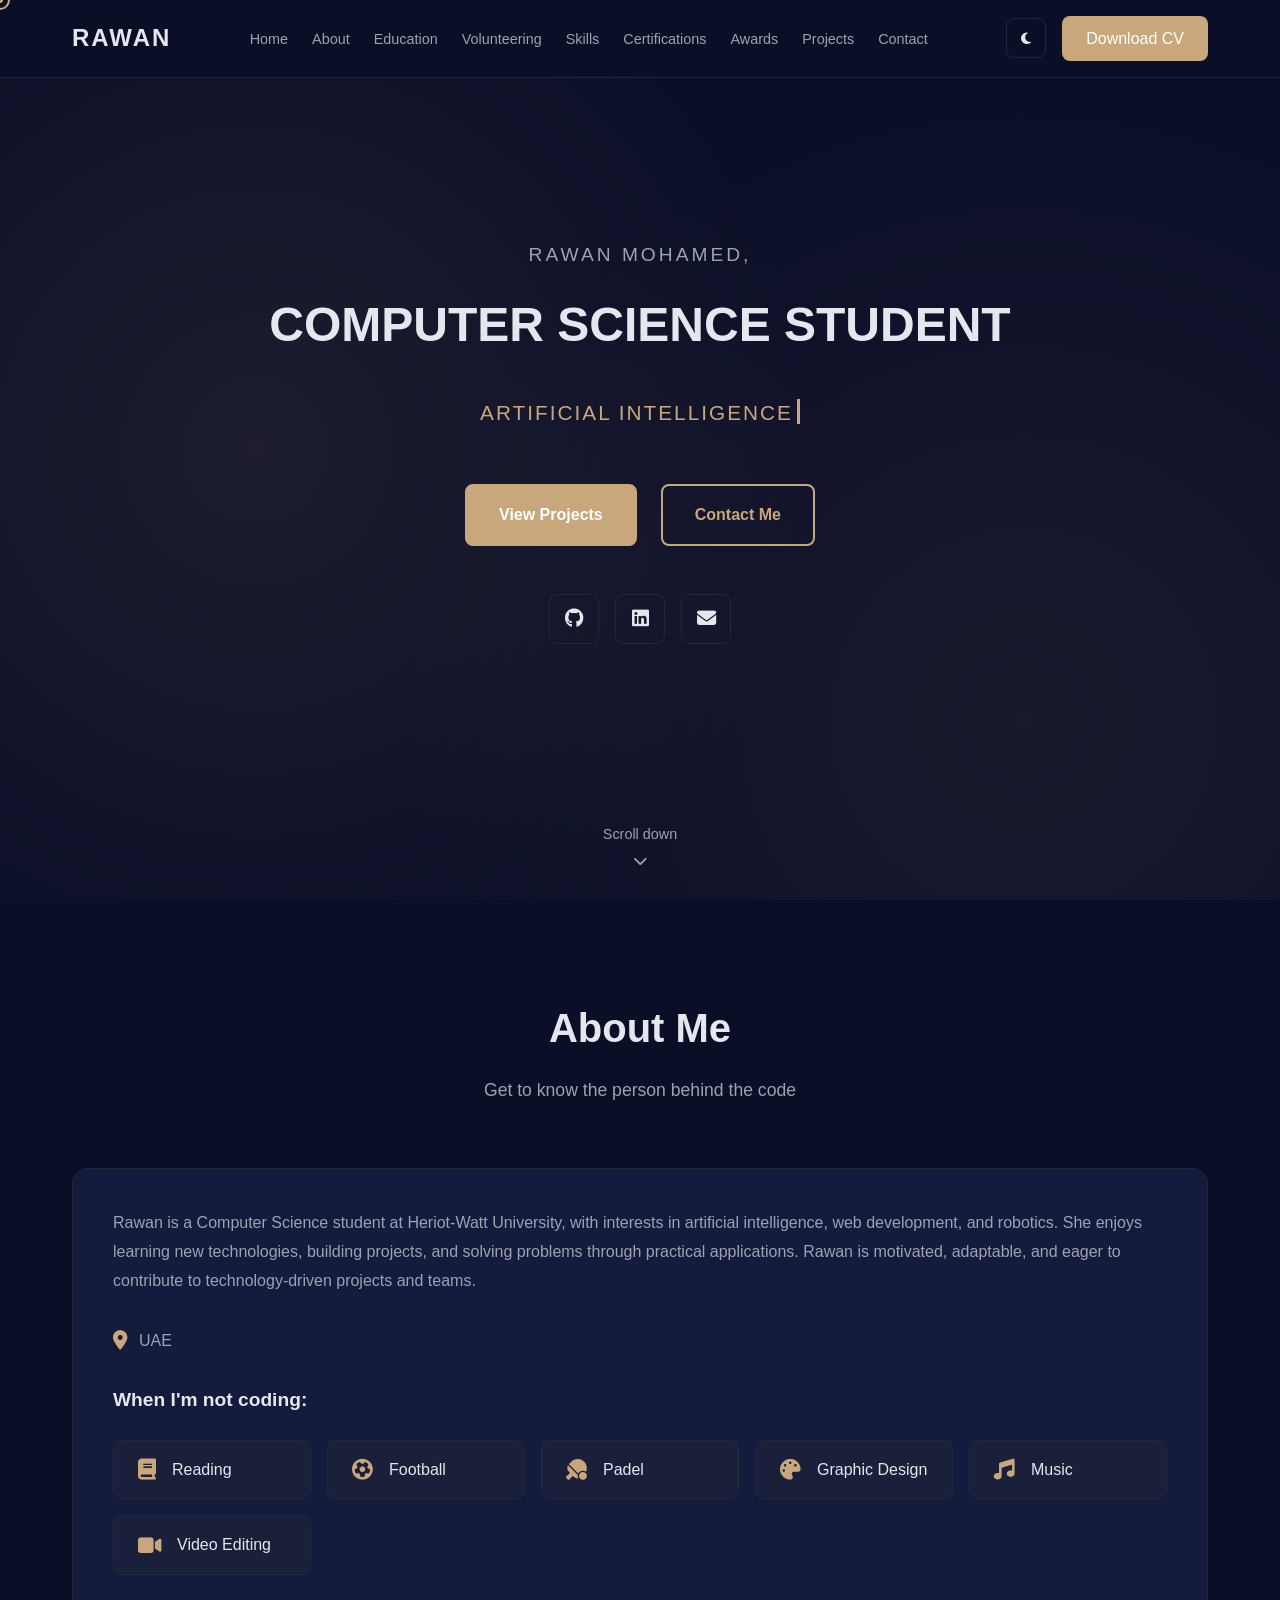
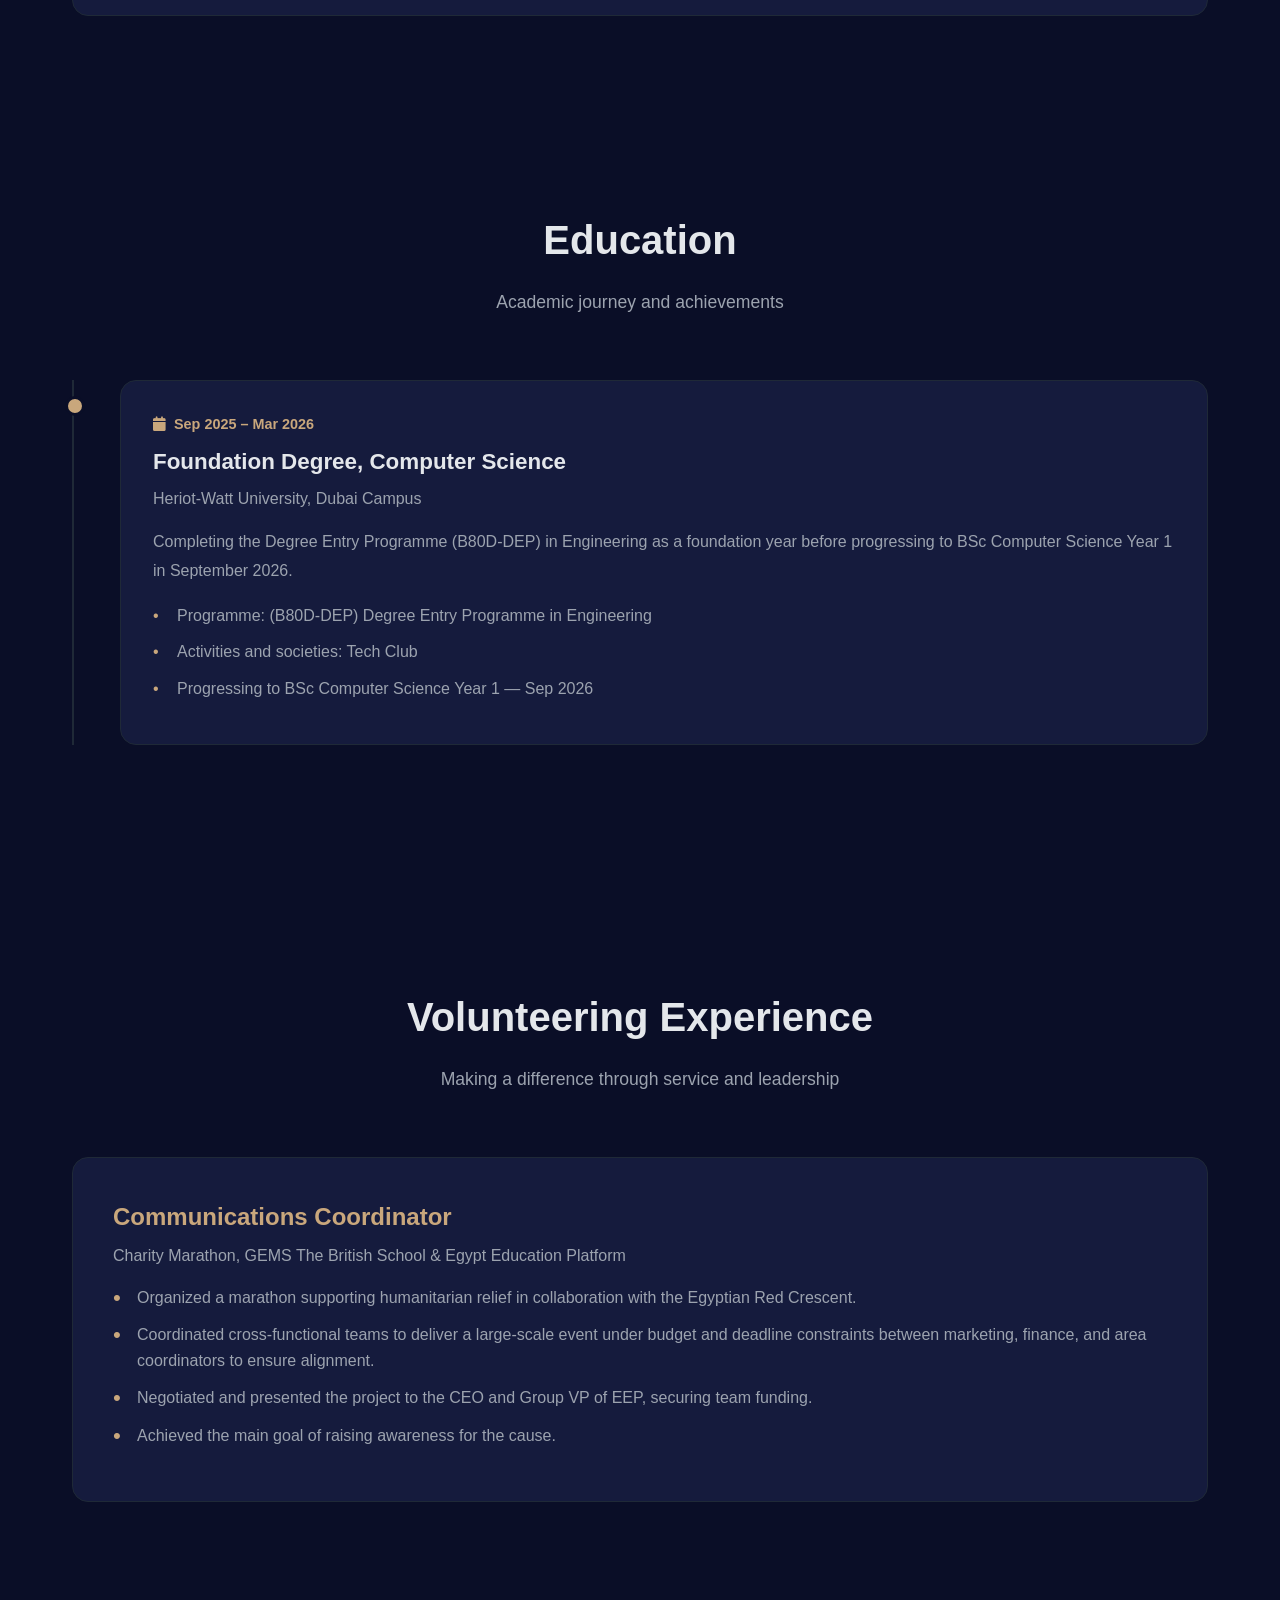
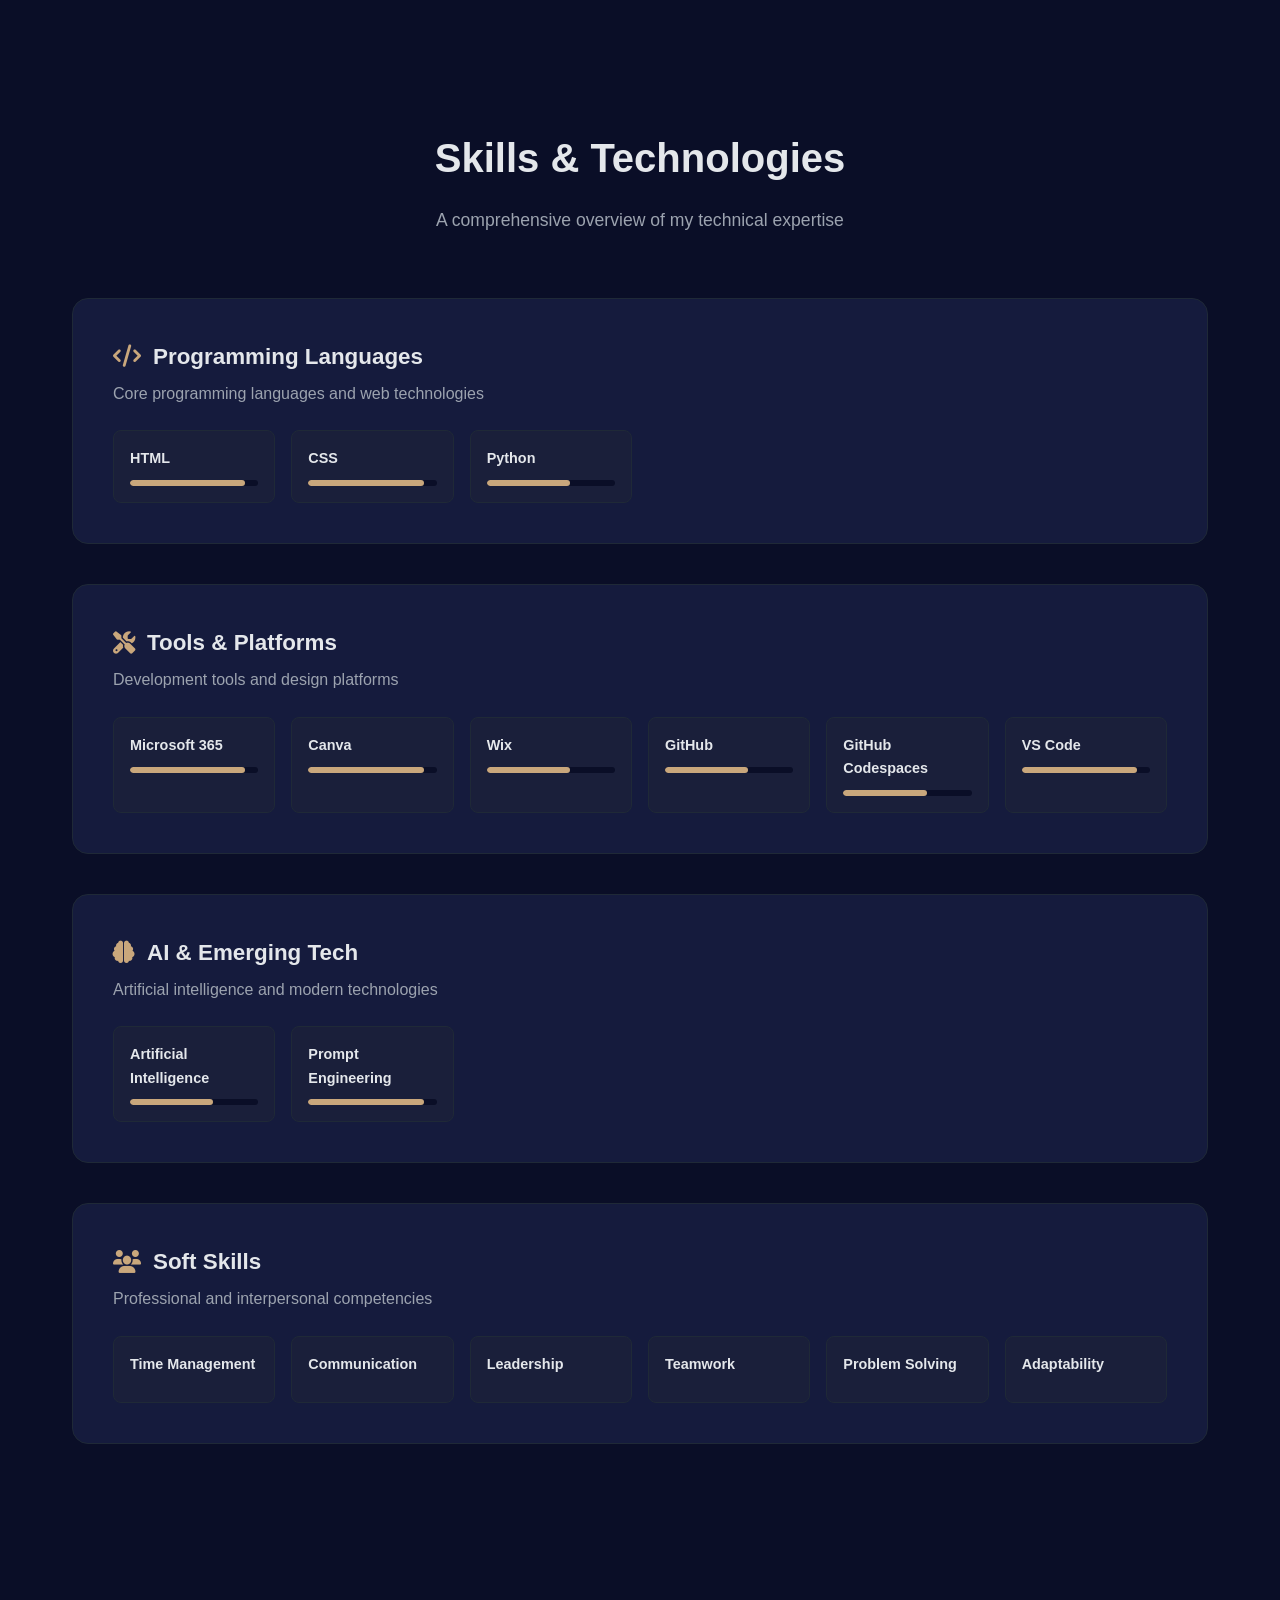
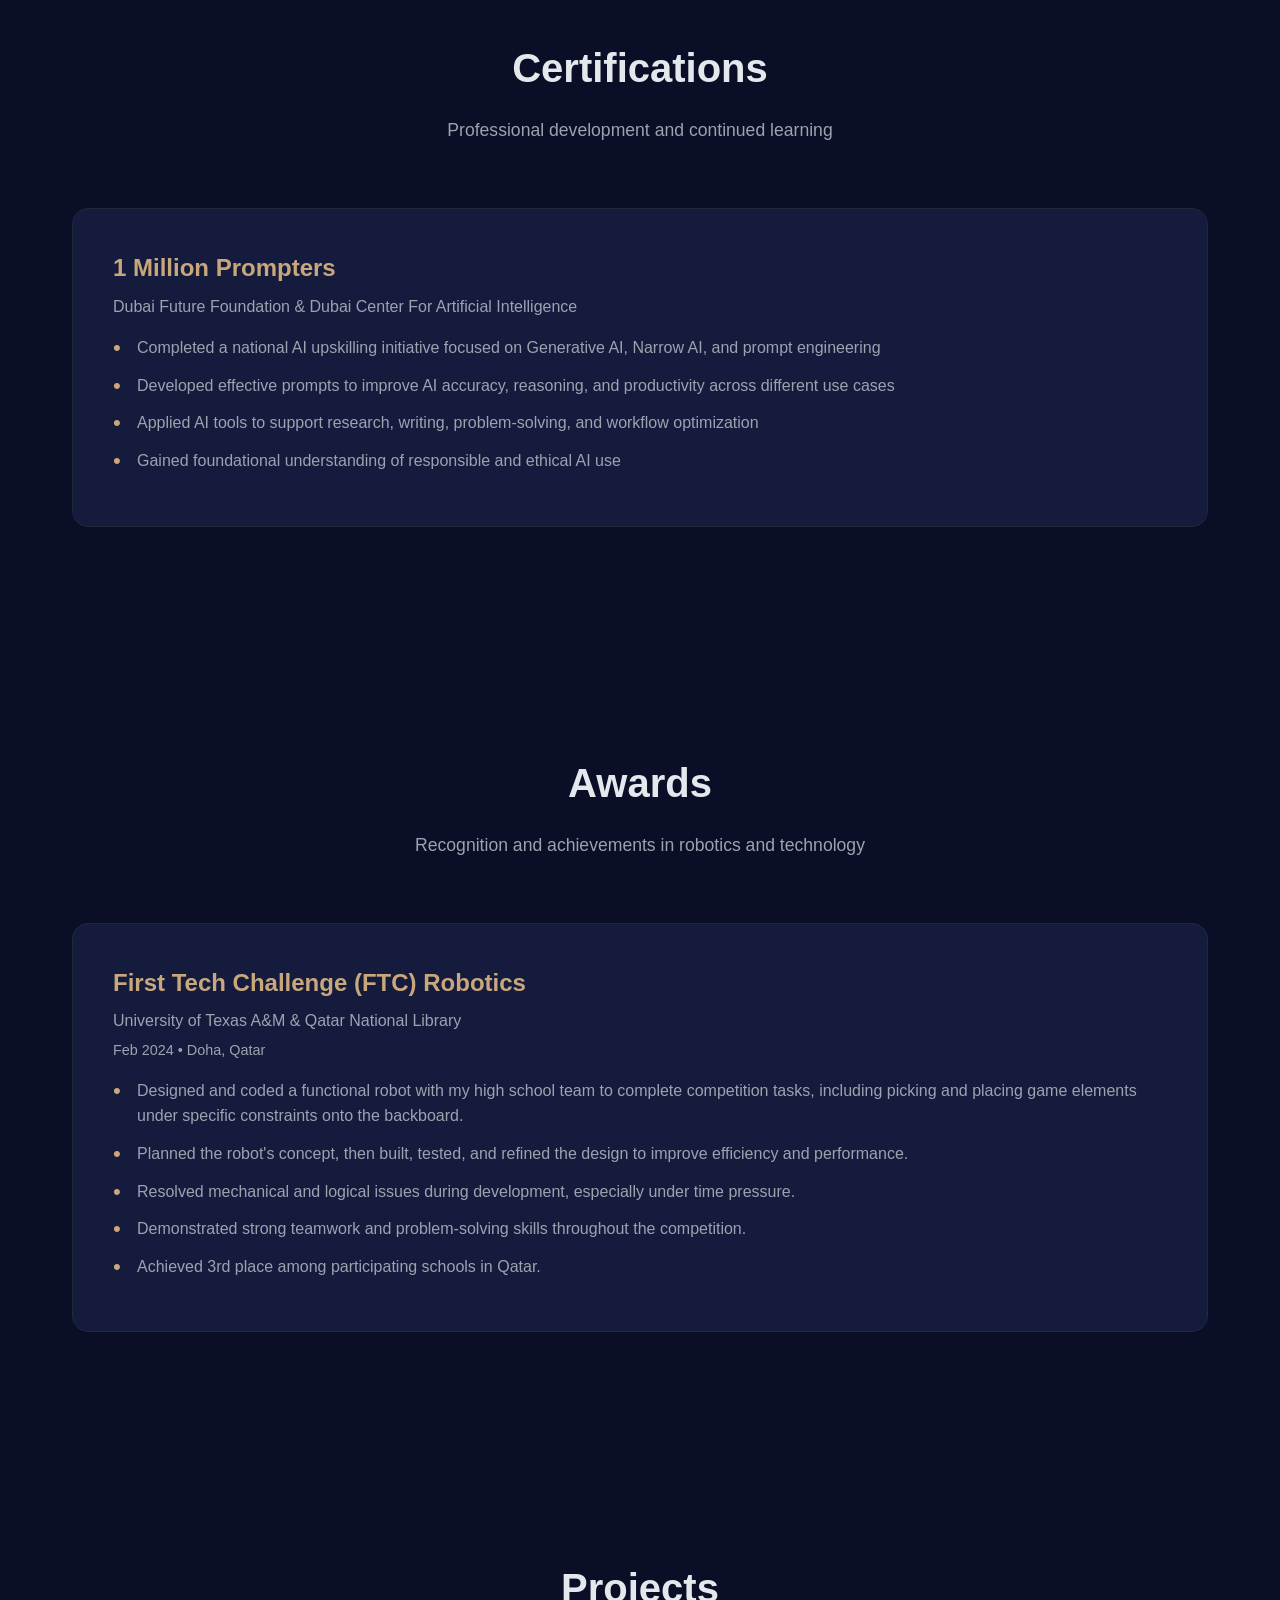
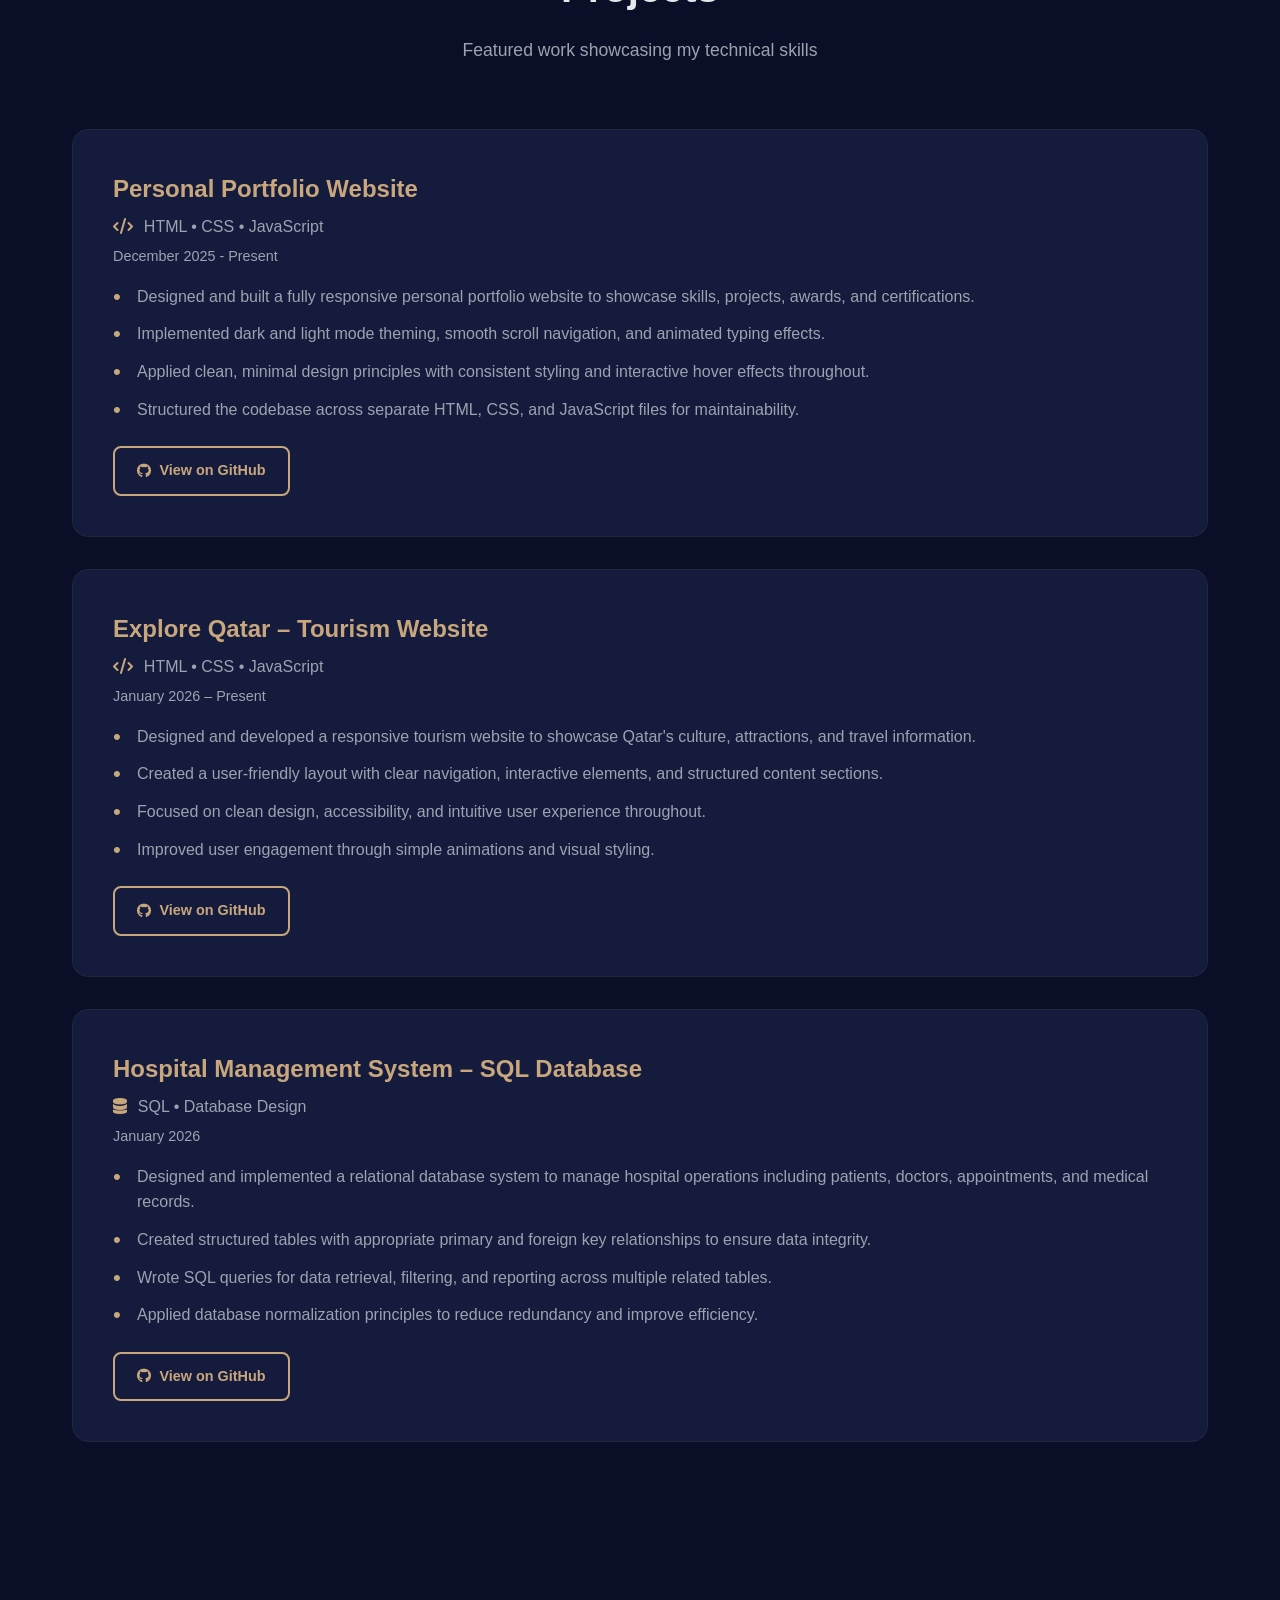
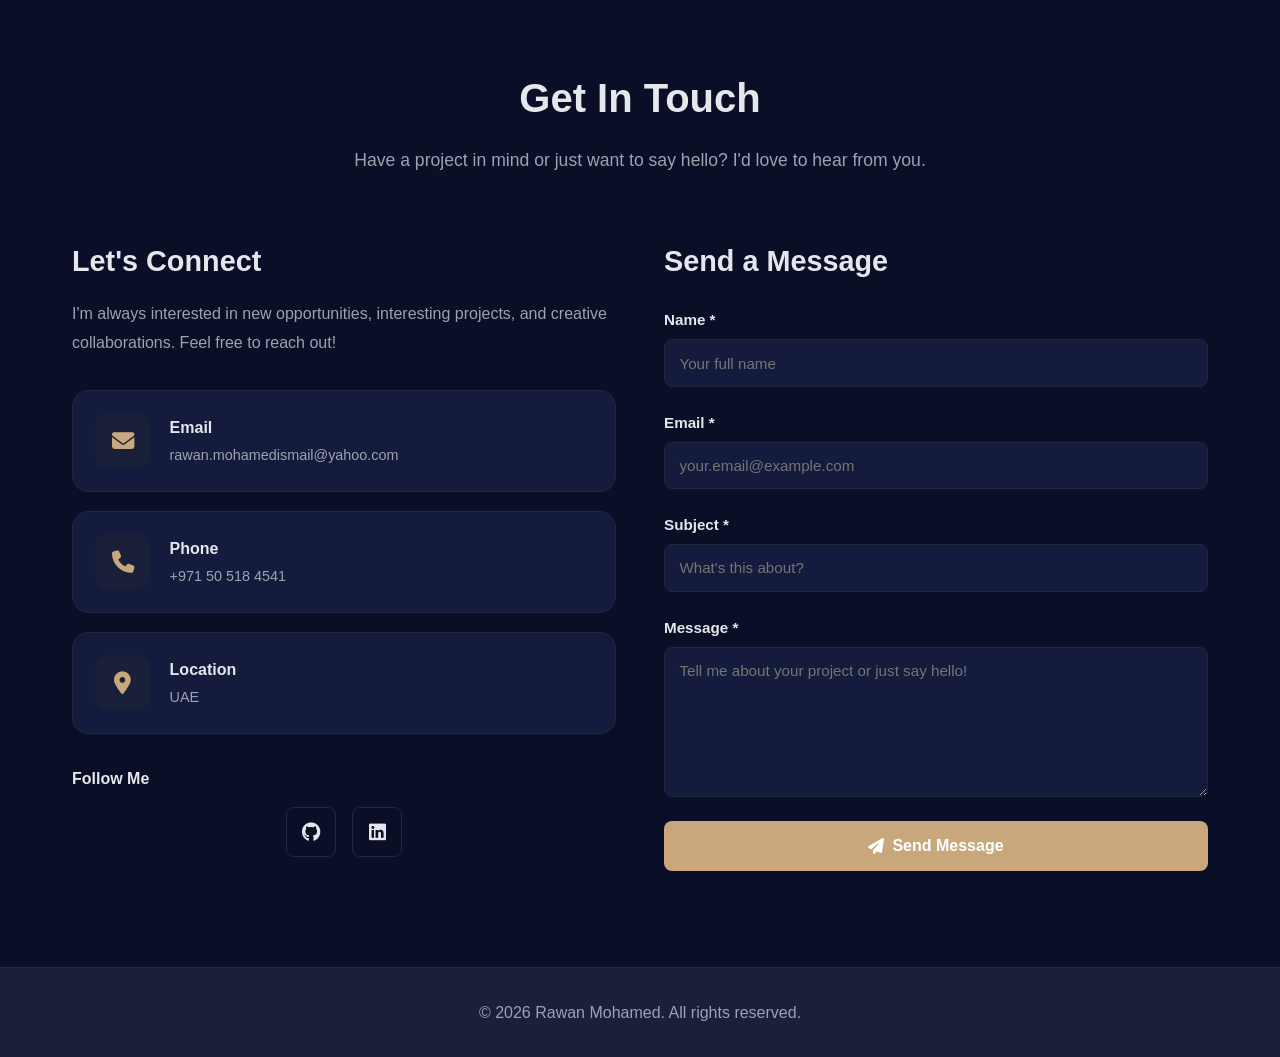
==== commit 01b2d6f0: "js" ====
--- a/index.html
+++ b/index.html
@@ -272,7 +272,7 @@
                 <div class="experience-header">
                     <h3>Personal Portfolio Website</h3>
                     <p class="company"><i class="fas fa-code" style="color:var(--accent); margin-right:0.4rem;"></i> HTML &bull; CSS &bull; JavaScript</p>
-                    <p class="date">2026</p>
+                    <p class="date">December 2025 - Present</p>
                 </div>
                 <ul>
                     <li>Designed and built a fully responsive personal portfolio website to showcase skills, projects, awards, and certifications.</li>
@@ -292,7 +292,7 @@
                 <div class="experience-header">
                     <h3>Explore Qatar – Tourism Website</h3>
                     <p class="company"><i class="fas fa-code" style="color:var(--accent); margin-right:0.4rem;"></i> HTML &bull; CSS &bull; JavaScript</p>
-                    <p class="date">Nov 2025 – Jan 2026</p>
+                    <p class="date">January 2026 – Present</p>
                 </div>
                 <ul>
                     <li>Designed and developed a responsive tourism website to showcase Qatar's culture, attractions, and travel information.</li>
@@ -312,7 +312,7 @@
                 <div class="experience-header">
                     <h3>Hospital Management System – SQL Database</h3>
                     <p class="company"><i class="fas fa-database" style="color:var(--accent); margin-right:0.4rem;"></i> SQL &bull; Database Design</p>
-                    <p class="date">2026</p>
+                    <p class="date">January 2026</p>
                 </div>
                 <ul>
                     <li>Designed and implemented a relational database system to manage hospital operations including patients, doctors, appointments, and medical records.</li>
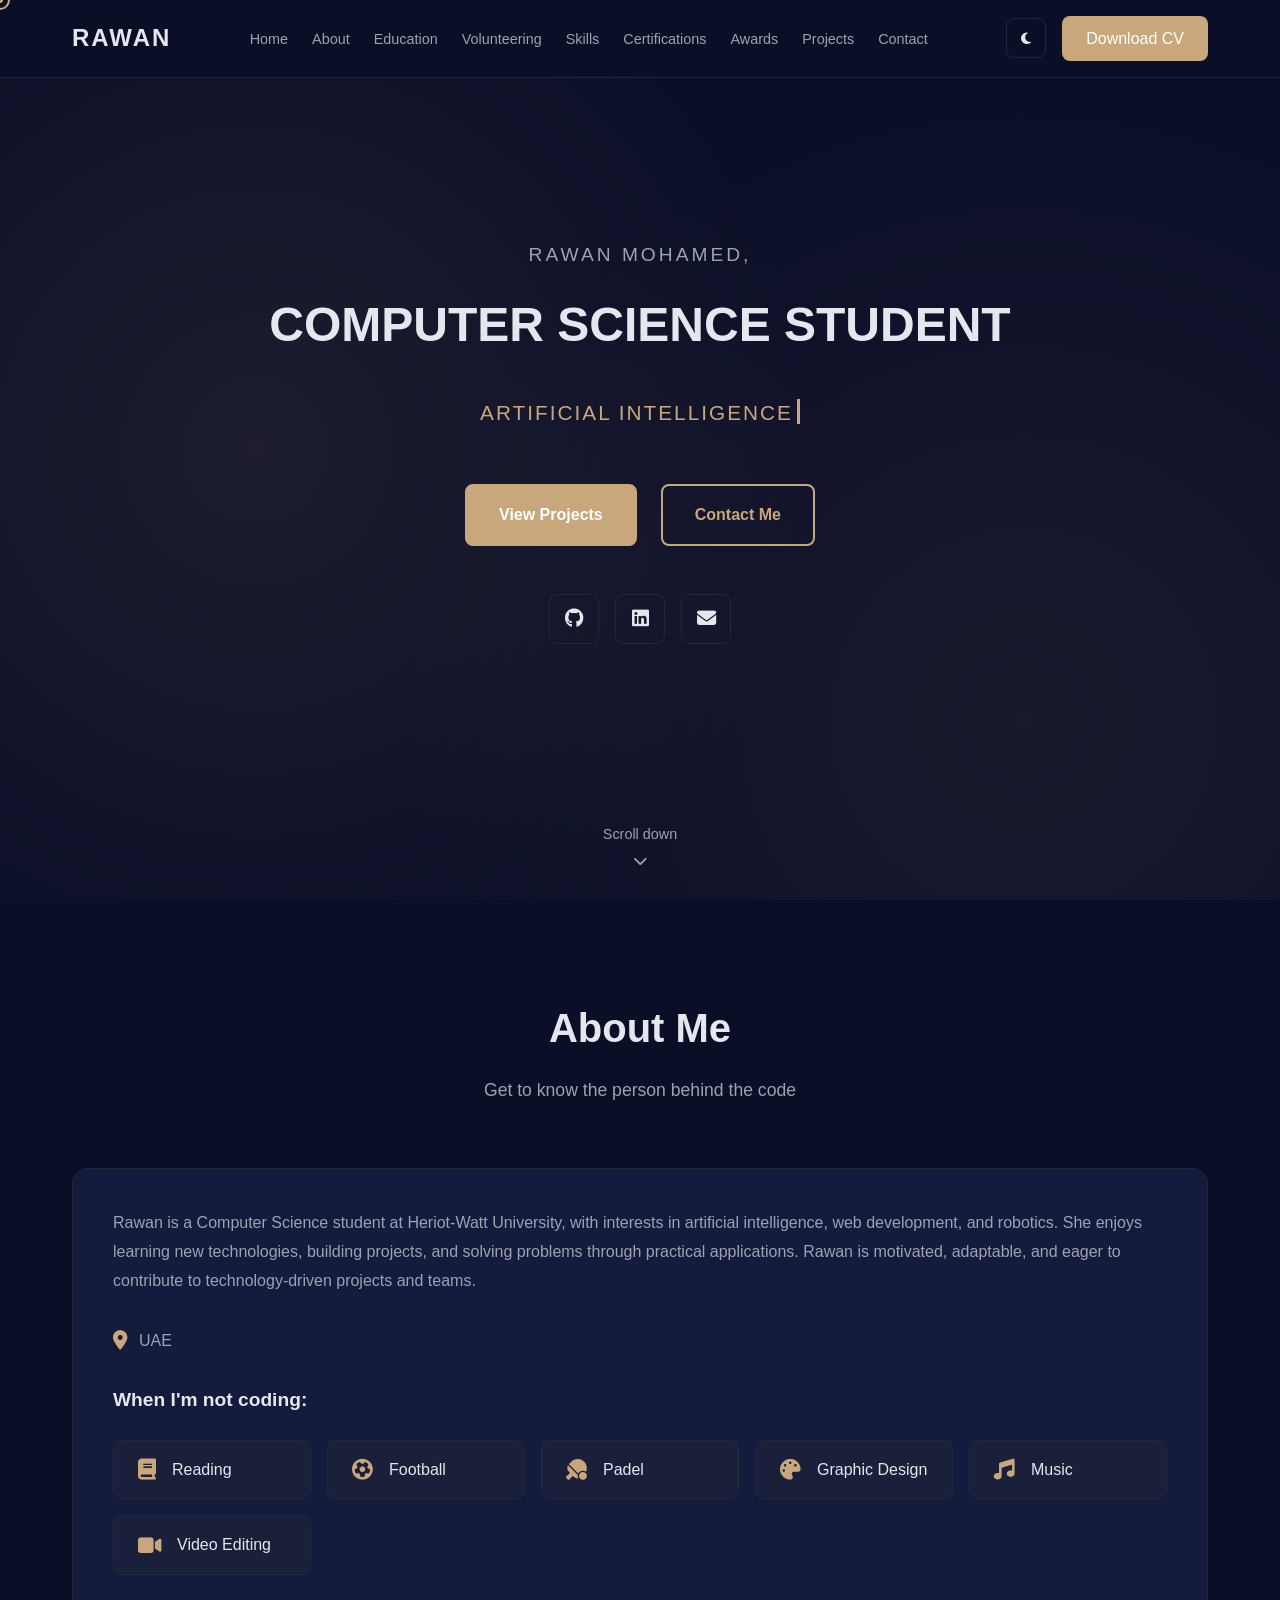
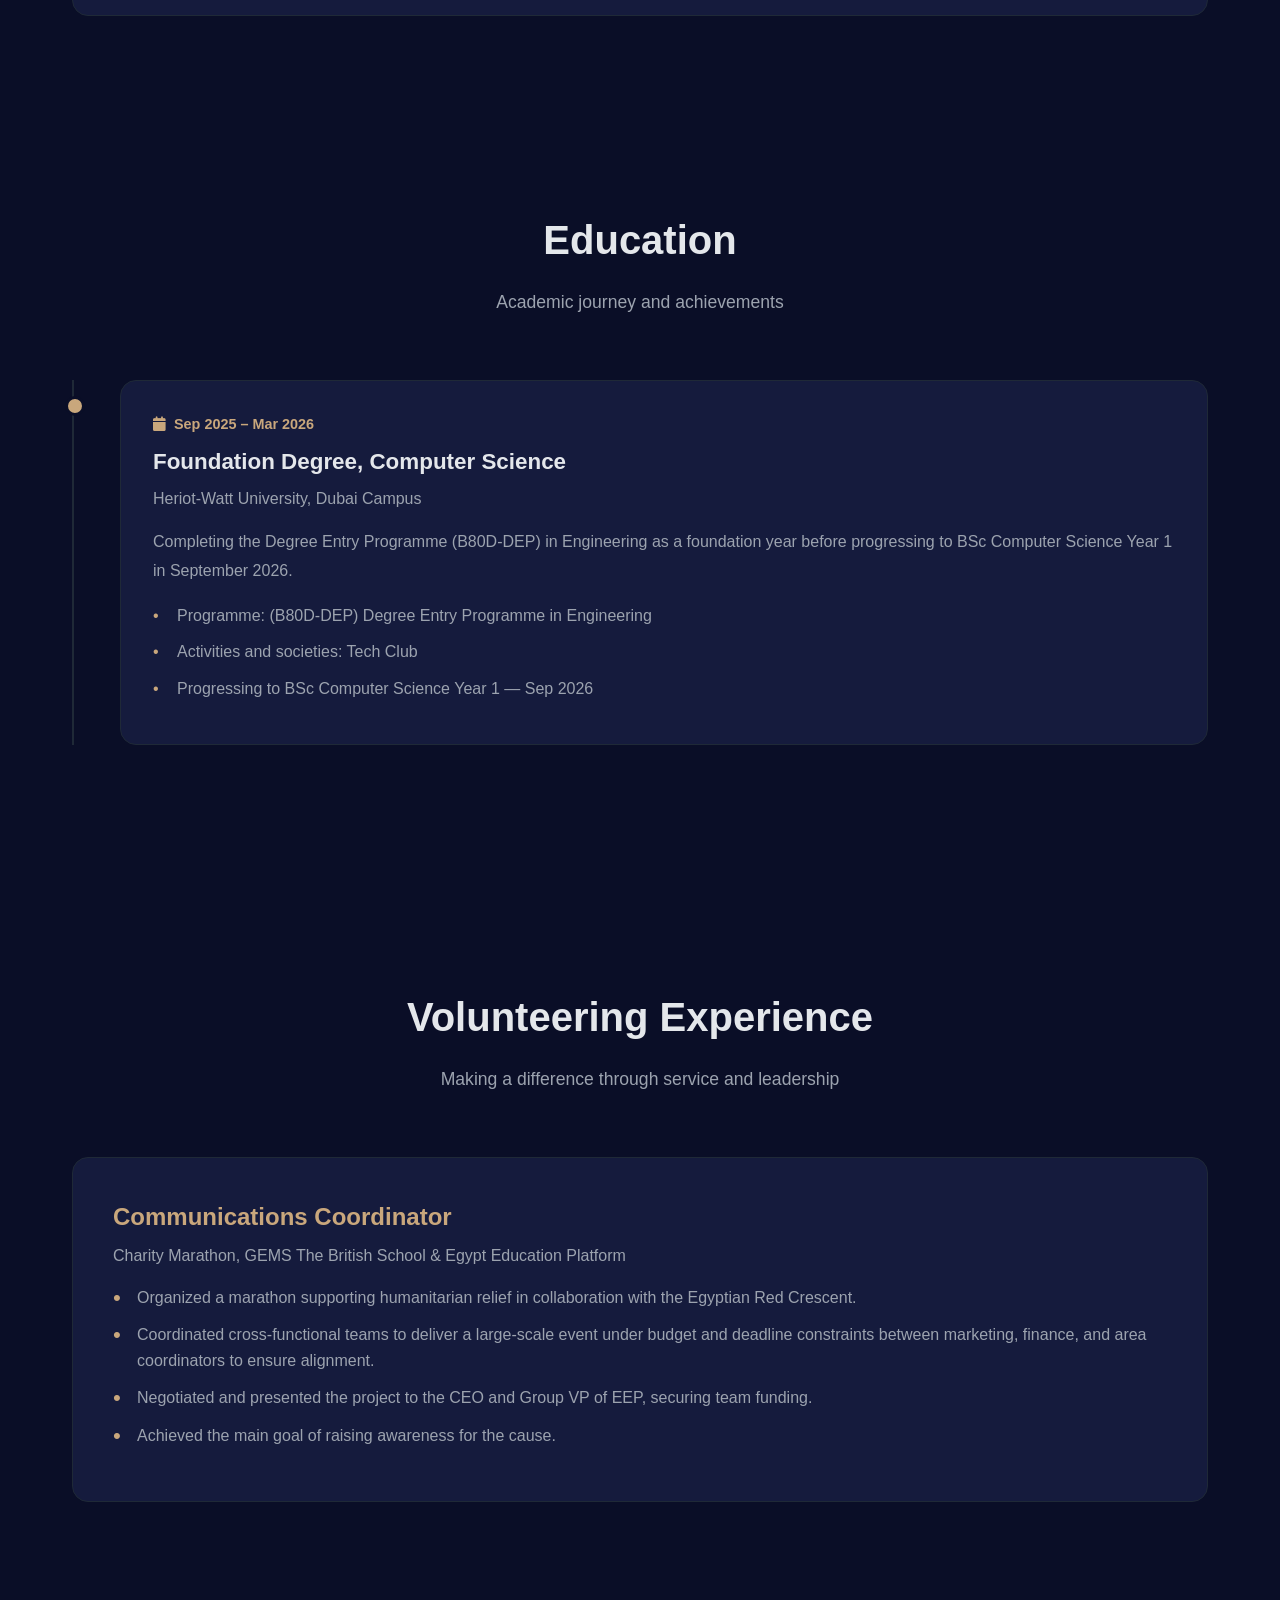
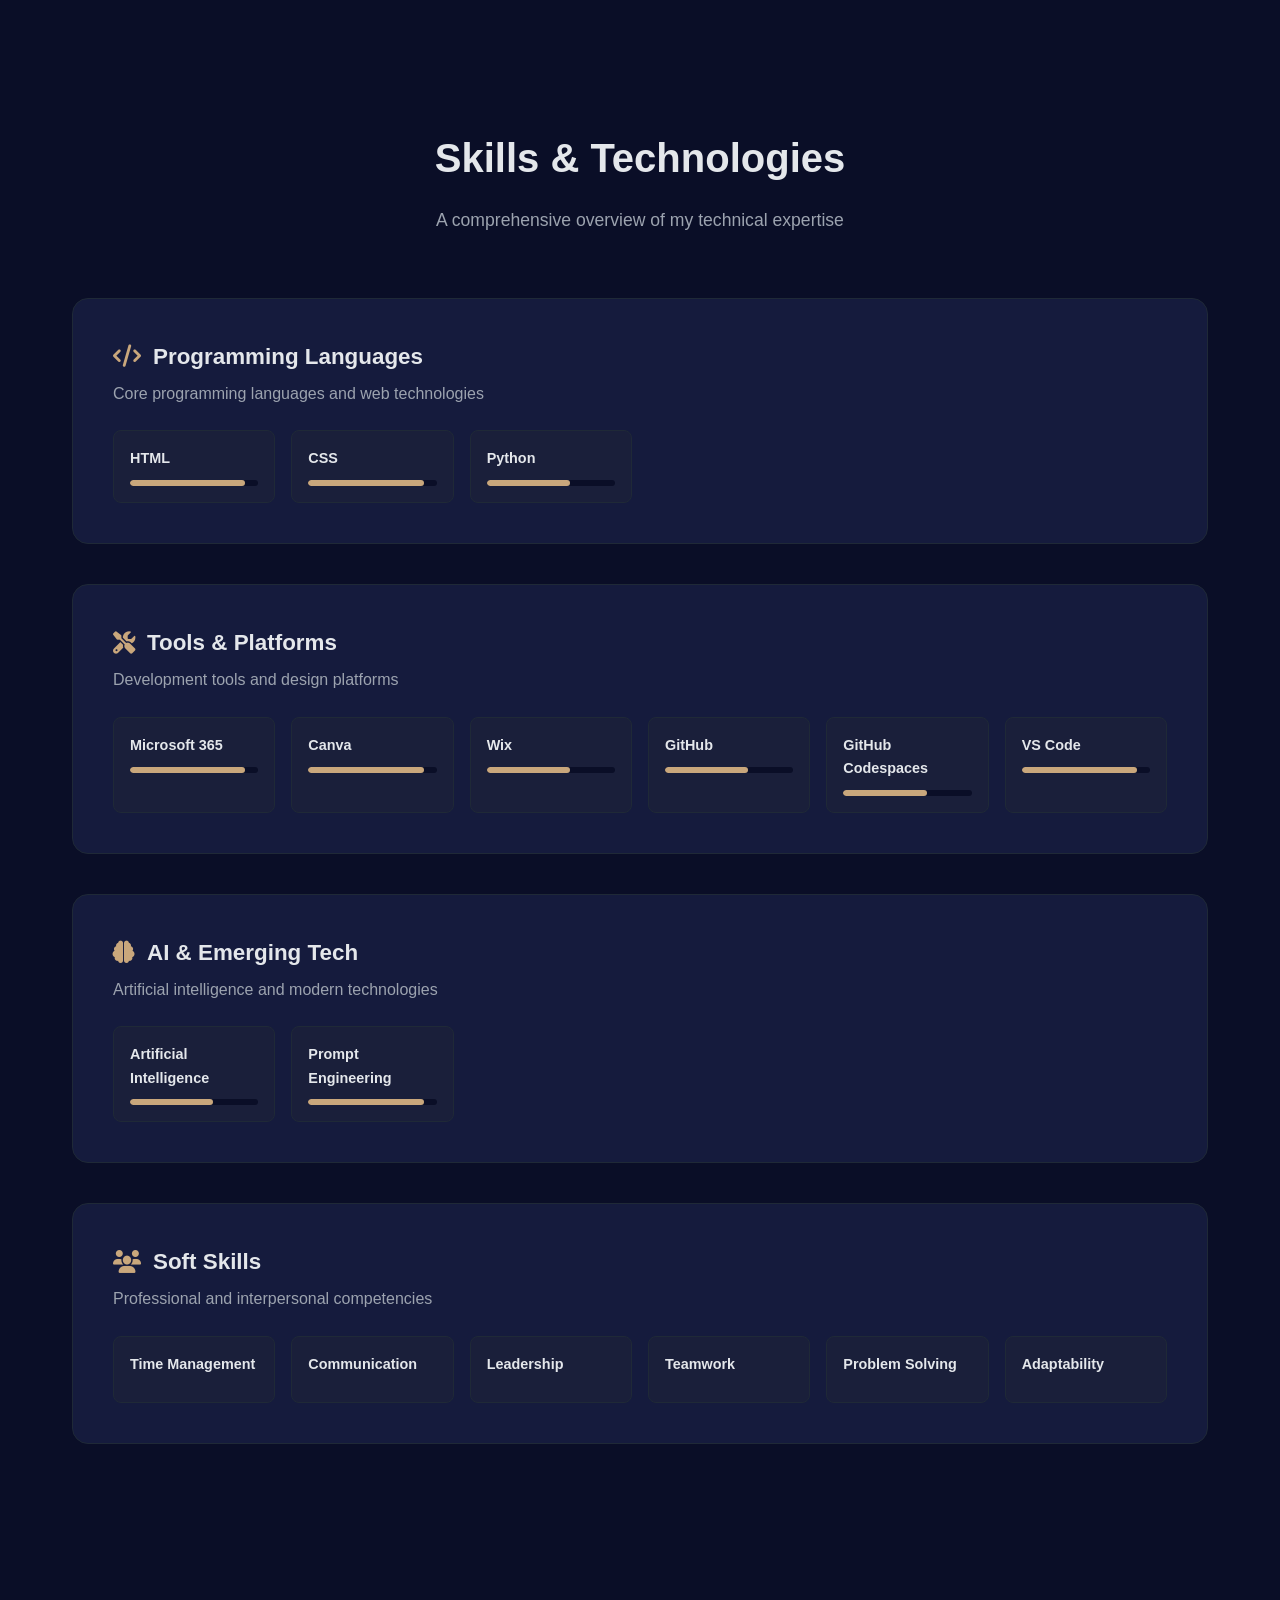
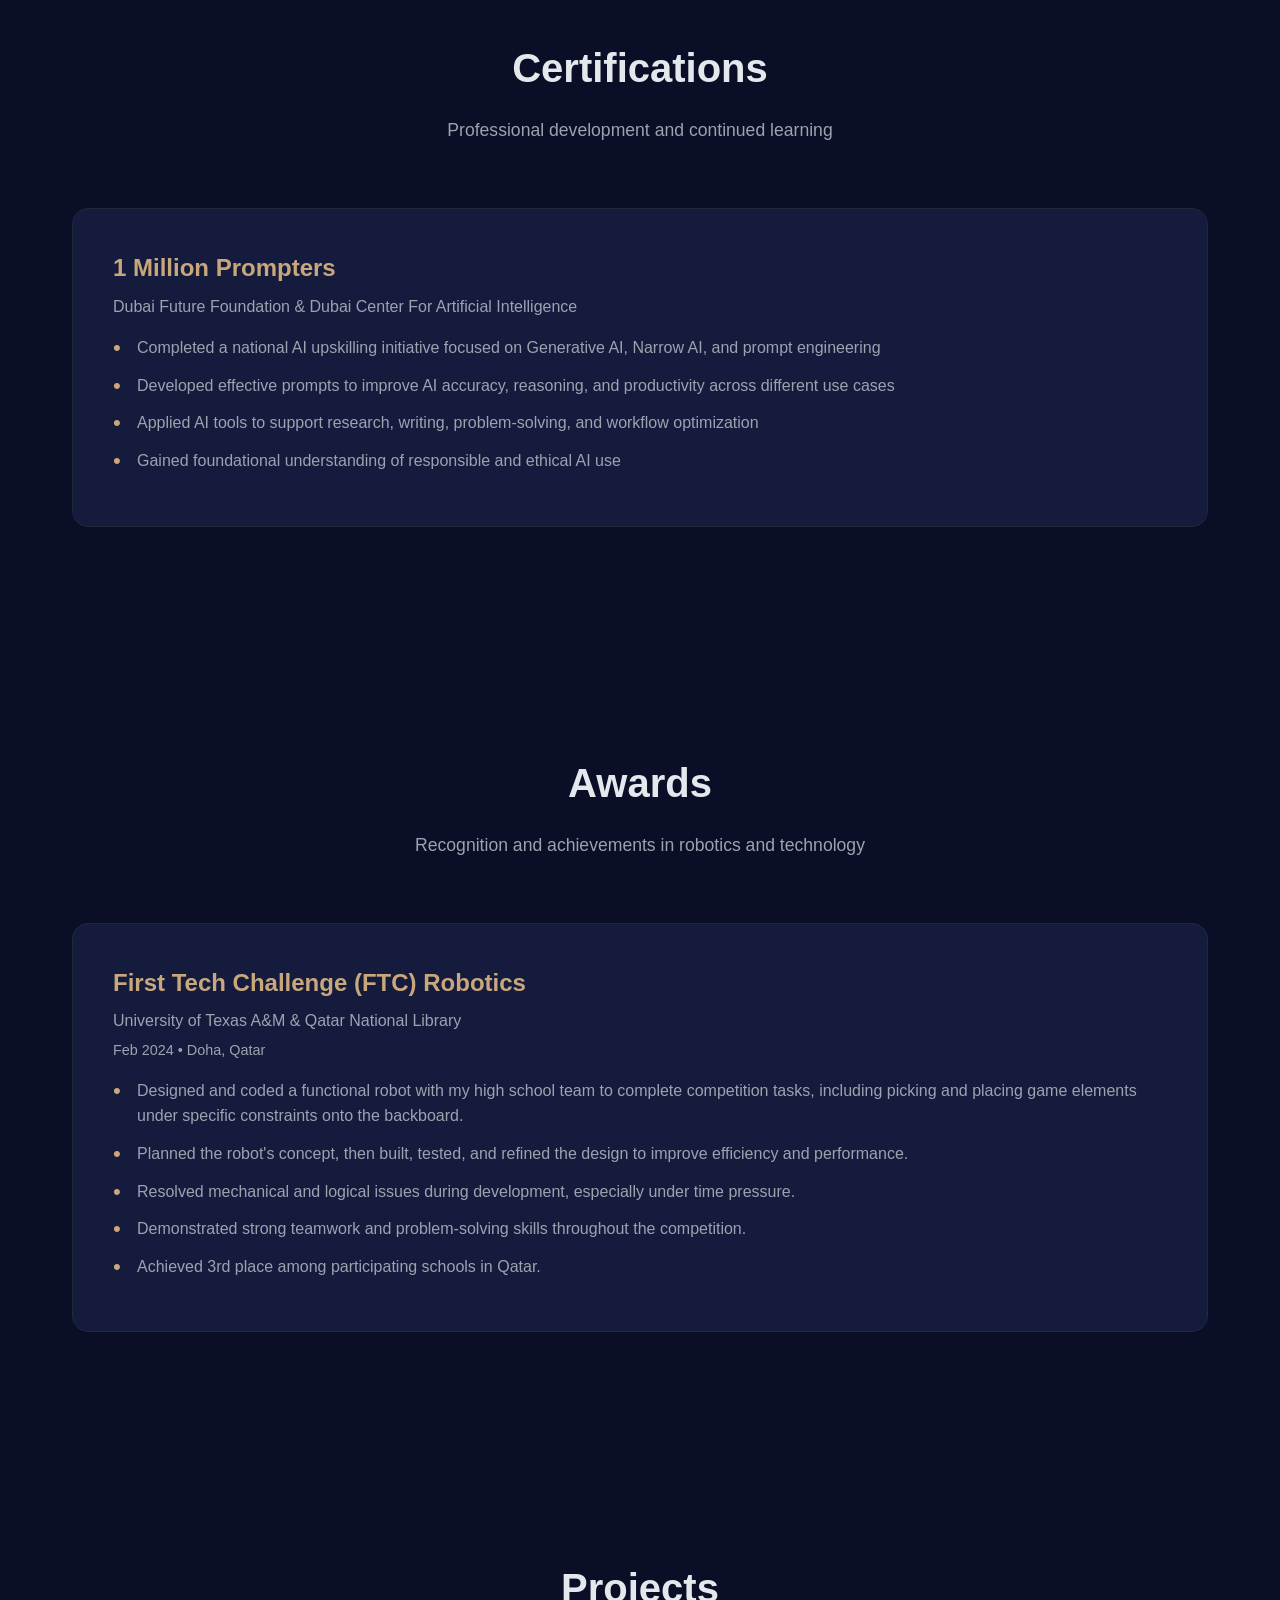
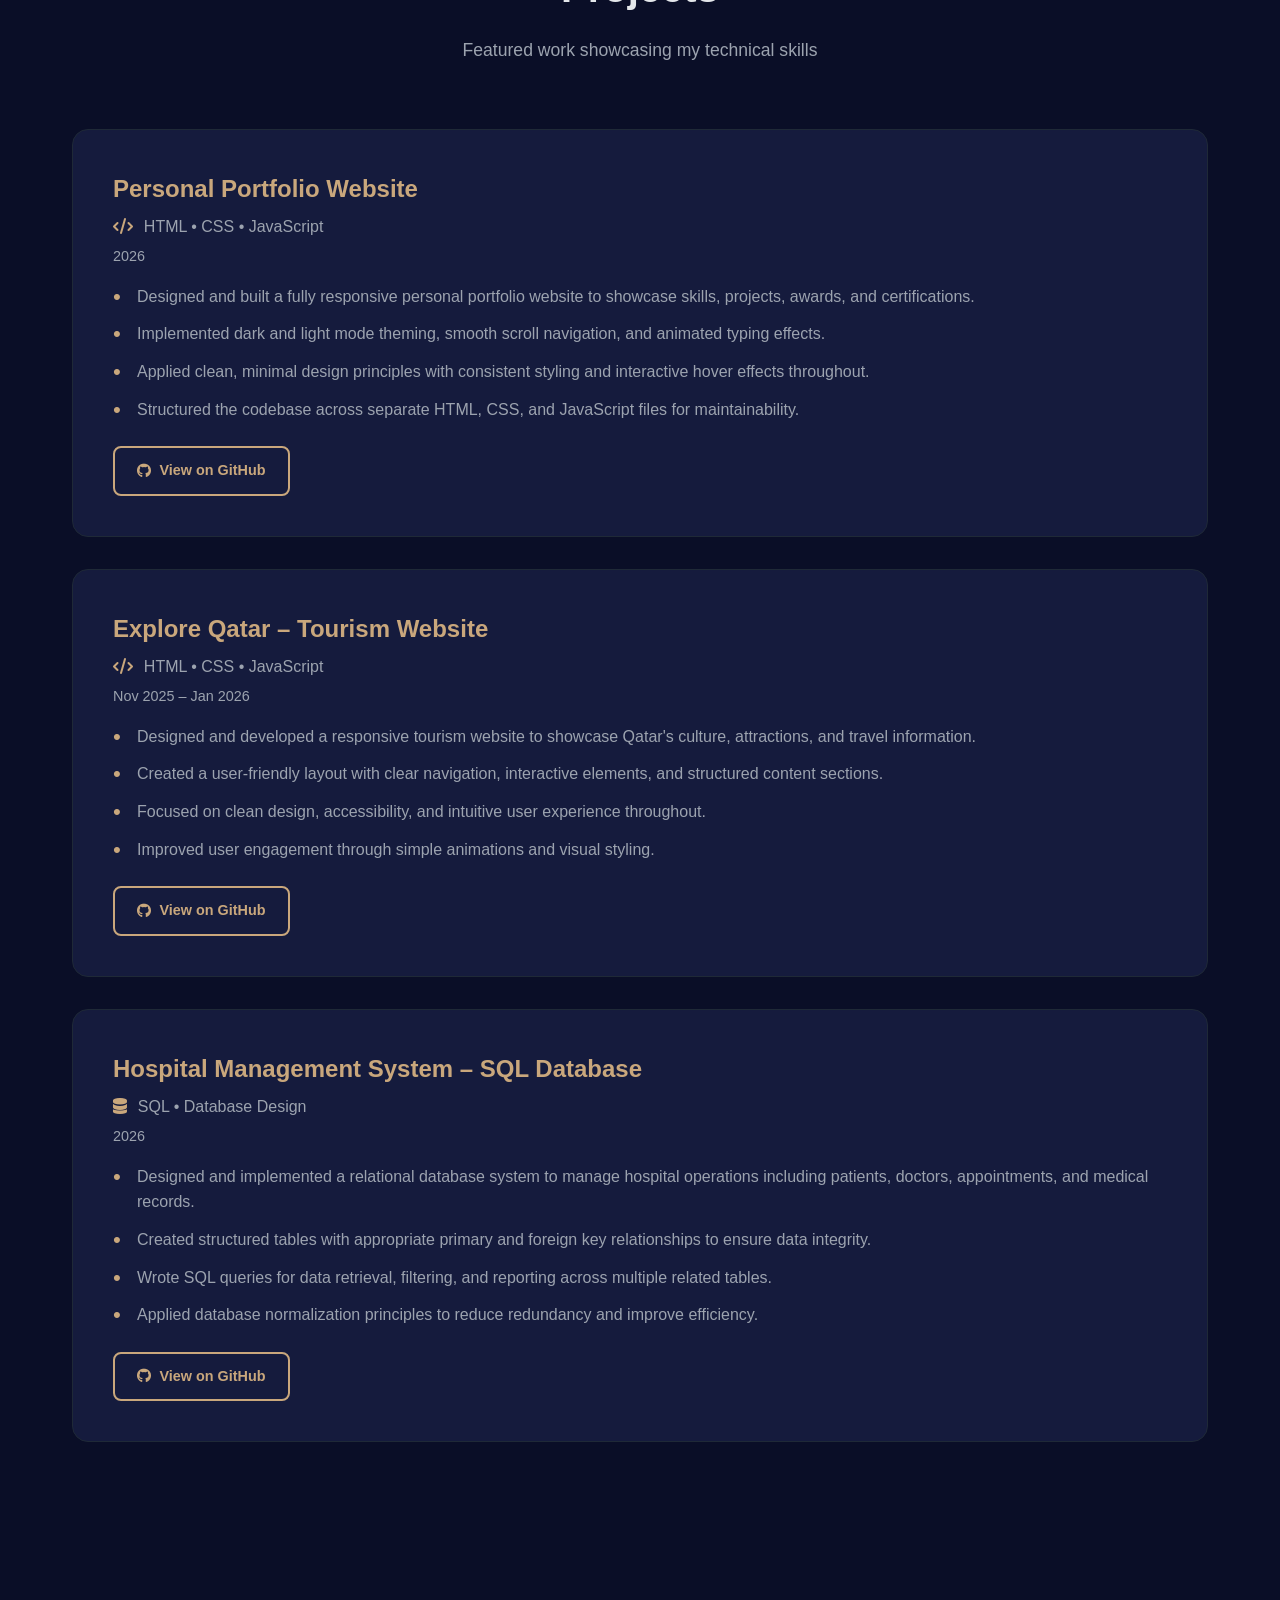
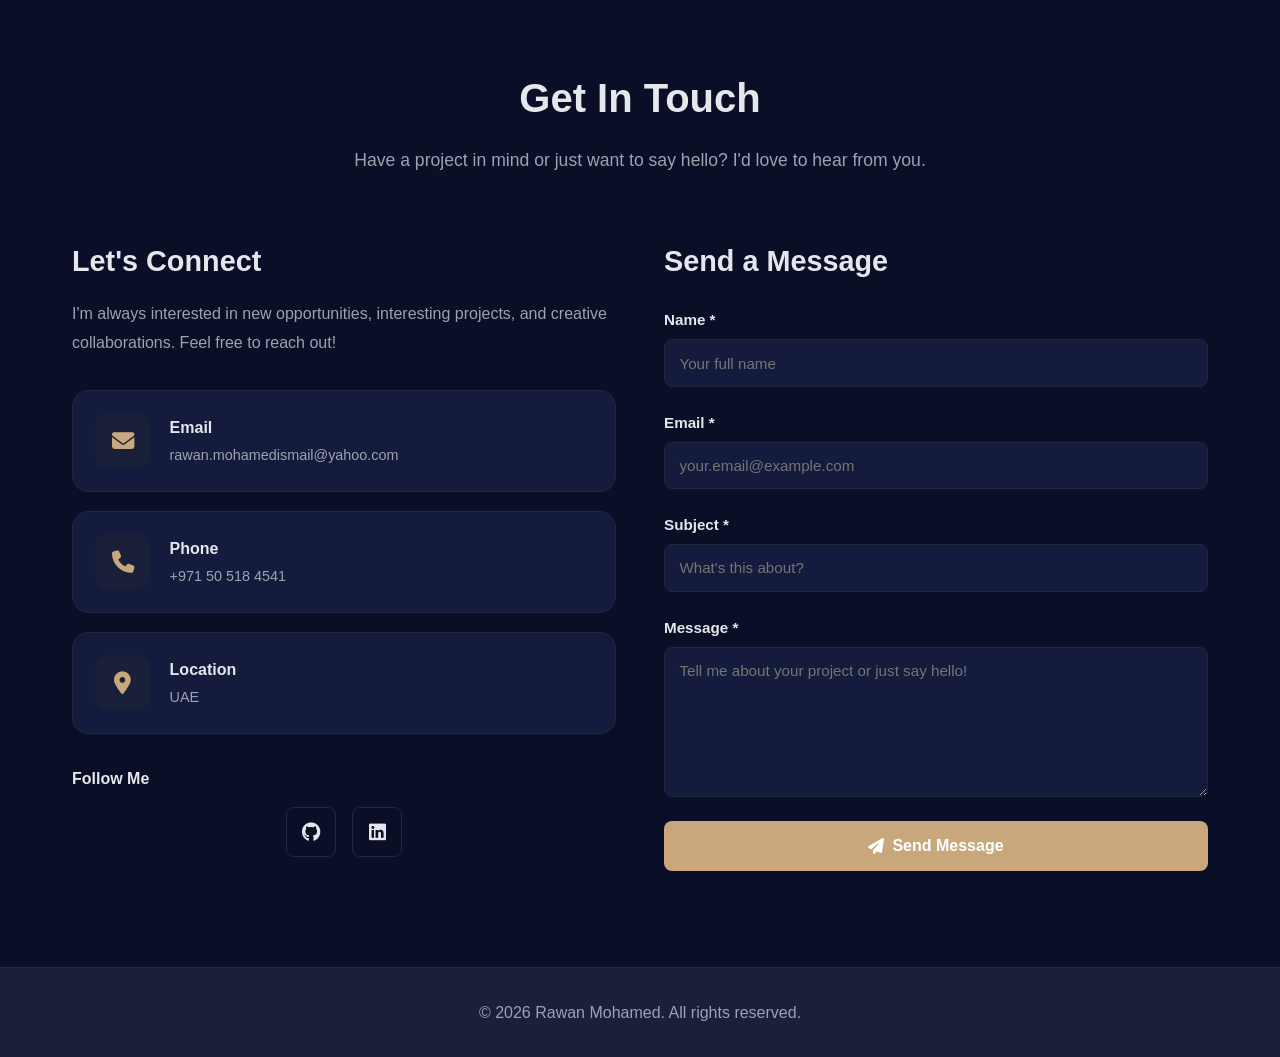
==== commit 7d064b17: "Update index.html" ====
--- a/index.html
+++ b/index.html
@@ -8,6 +8,9 @@
     <link rel="stylesheet" href="style.css">
 </head>
 <body>
+
+    <!-- Scroll Progress Bar -->
+    <div class="scroll-progress" id="scrollProgress"></div>
 
     <!-- Custom Cursor -->
     <div class="custom-cursor"></div>
@@ -272,7 +275,7 @@
                 <div class="experience-header">
                     <h3>Personal Portfolio Website</h3>
                     <p class="company"><i class="fas fa-code" style="color:var(--accent); margin-right:0.4rem;"></i> HTML &bull; CSS &bull; JavaScript</p>
-                    <p class="date">December 2025 - Present</p>
+                    <p class="date">2026</p>
                 </div>
                 <ul>
                     <li>Designed and built a fully responsive personal portfolio website to showcase skills, projects, awards, and certifications.</li>
@@ -292,7 +295,7 @@
                 <div class="experience-header">
                     <h3>Explore Qatar – Tourism Website</h3>
                     <p class="company"><i class="fas fa-code" style="color:var(--accent); margin-right:0.4rem;"></i> HTML &bull; CSS &bull; JavaScript</p>
-                    <p class="date">January 2026 – Present</p>
+                    <p class="date">Nov 2025 – Jan 2026</p>
                 </div>
                 <ul>
                     <li>Designed and developed a responsive tourism website to showcase Qatar's culture, attractions, and travel information.</li>
@@ -312,7 +315,7 @@
                 <div class="experience-header">
                     <h3>Hospital Management System – SQL Database</h3>
                     <p class="company"><i class="fas fa-database" style="color:var(--accent); margin-right:0.4rem;"></i> SQL &bull; Database Design</p>
-                    <p class="date">January 2026</p>
+                    <p class="date">2026</p>
                 </div>
                 <ul>
                     <li>Designed and implemented a relational database system to manage hospital operations including patients, doctors, appointments, and medical records.</li>
--- a/style.css
+++ b/style.css
@@ -905,6 +905,18 @@
 .modal-btn:hover {
     background: var(--accent-hover);
     transform: translateY(-2px);
+}
+
+/* ─── Scroll Progress Bar ─── */
+.scroll-progress {
+    position: fixed;
+    top: 0;
+    left: 0;
+    width: 0%;
+    height: 3px;
+    background: linear-gradient(90deg, var(--accent), var(--accent-hover));
+    z-index: 9999;
+    transition: width 0.1s linear;
 }
 
 /* ─── Back to Top ─── */
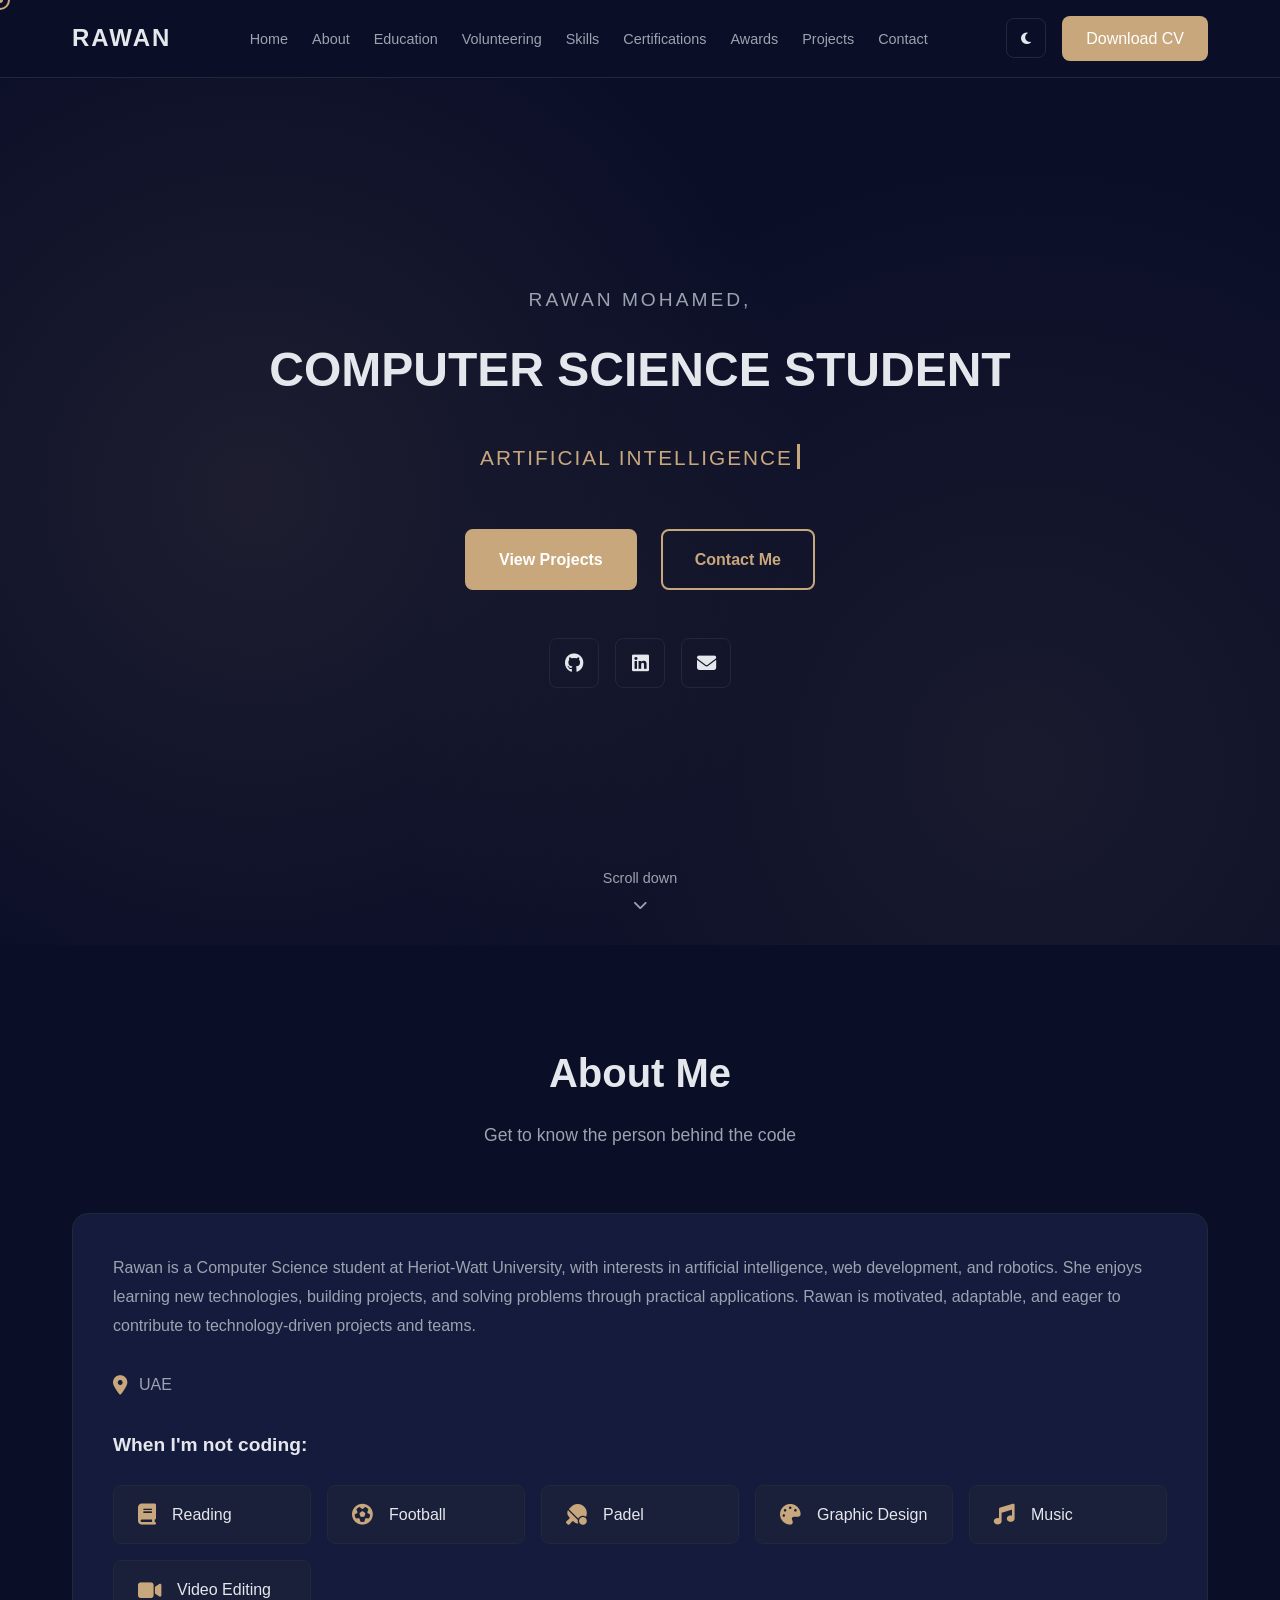
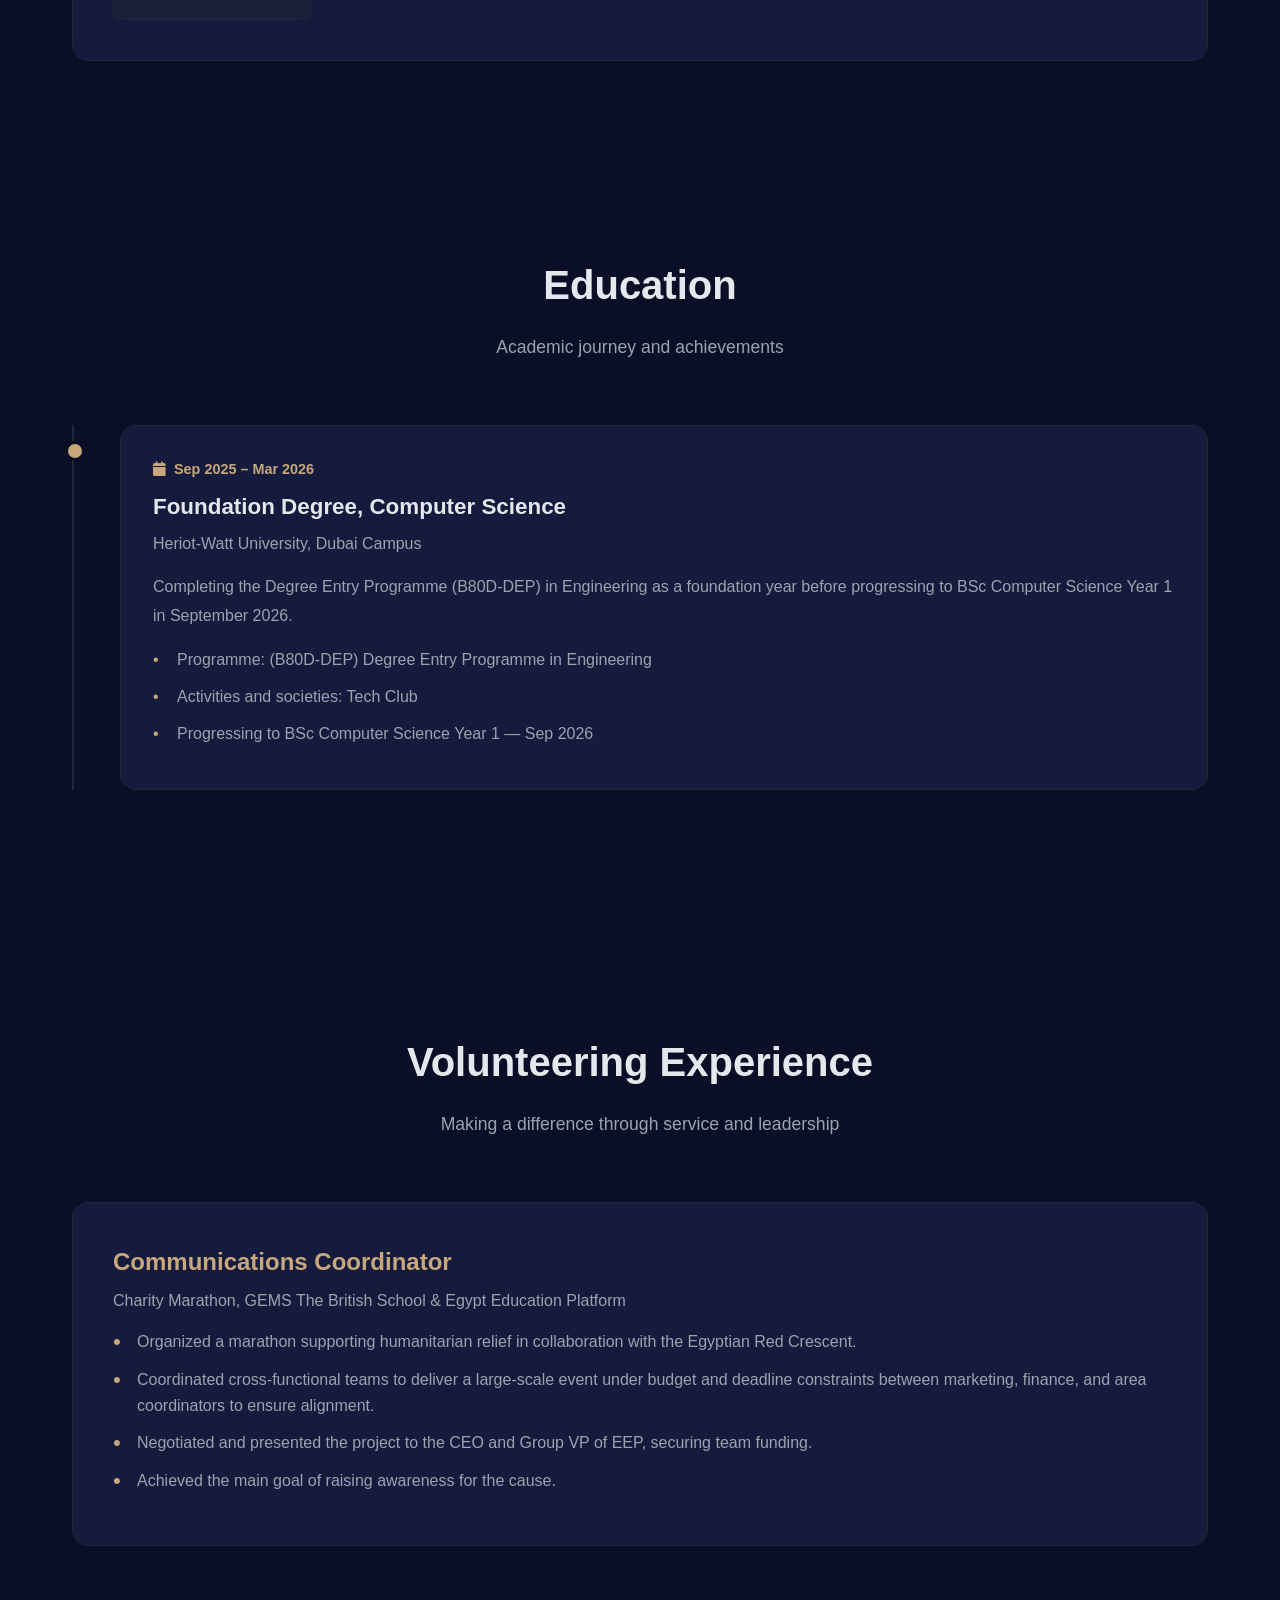
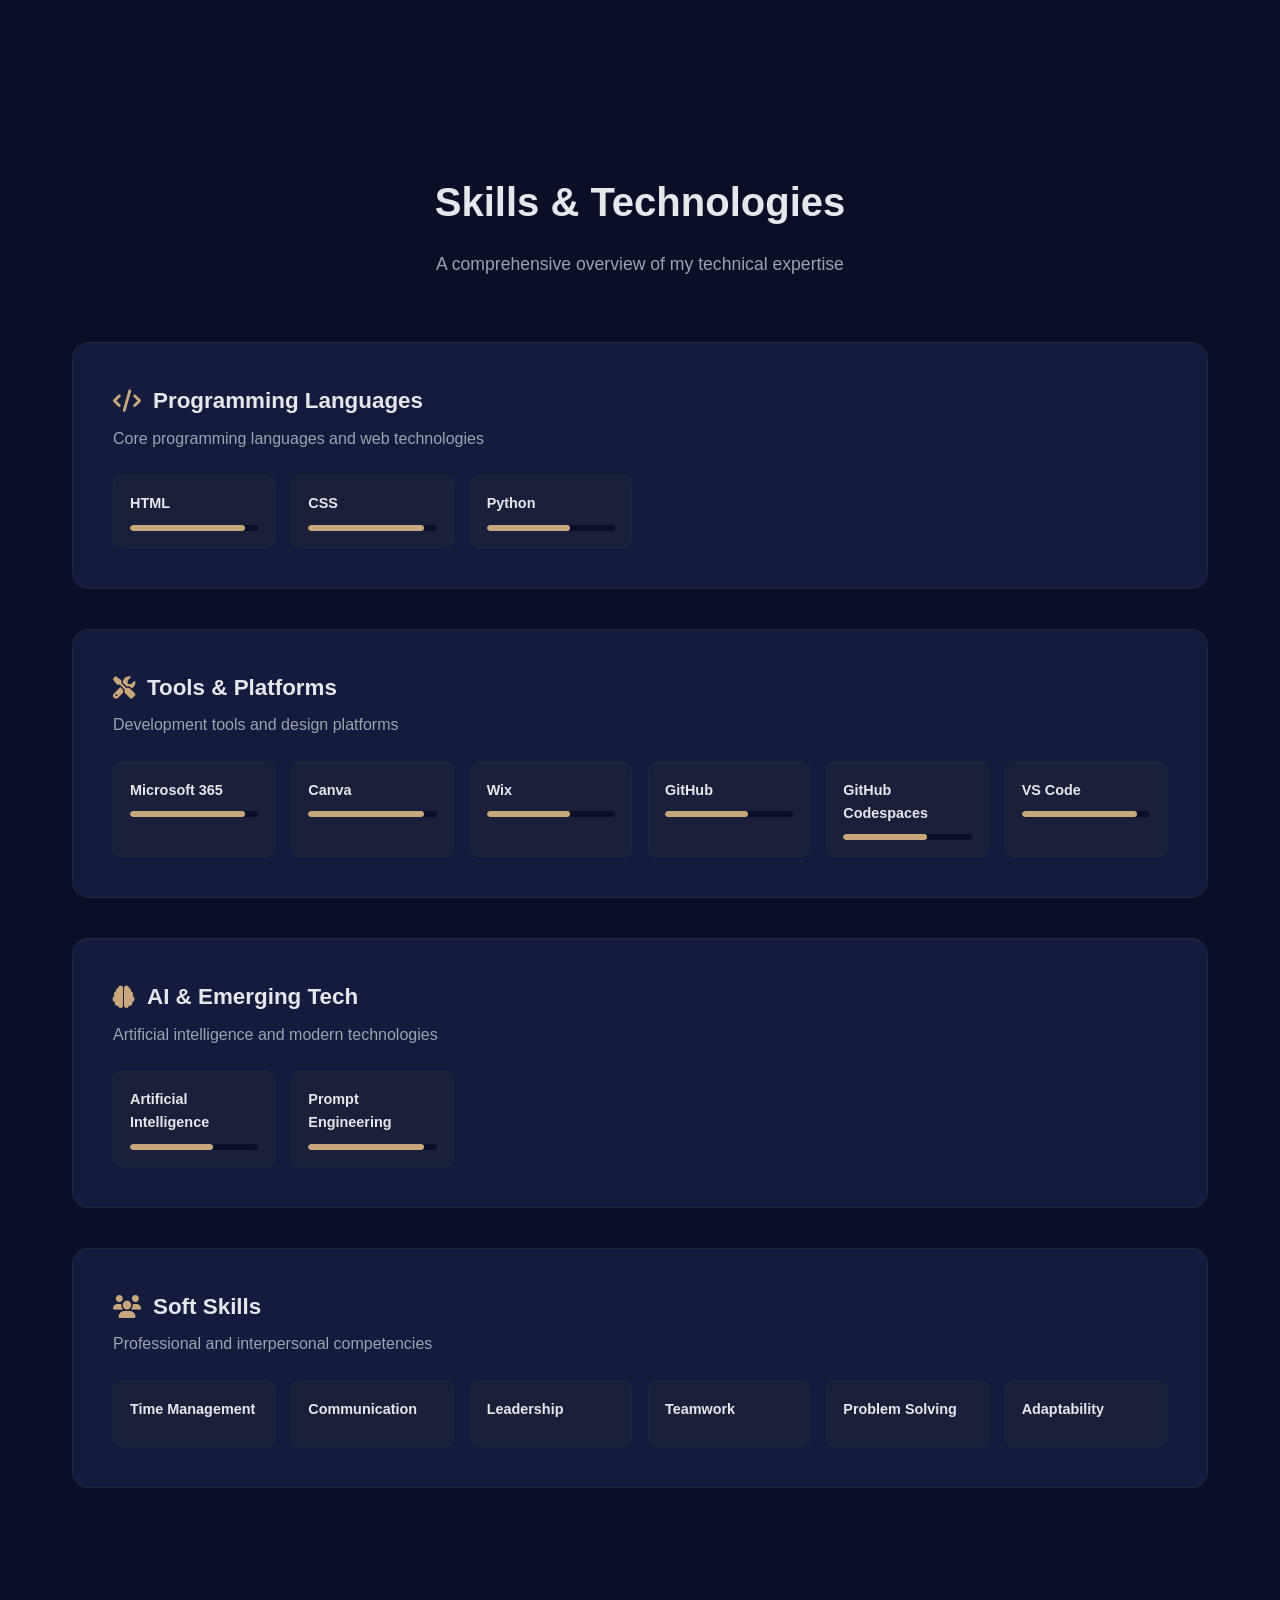
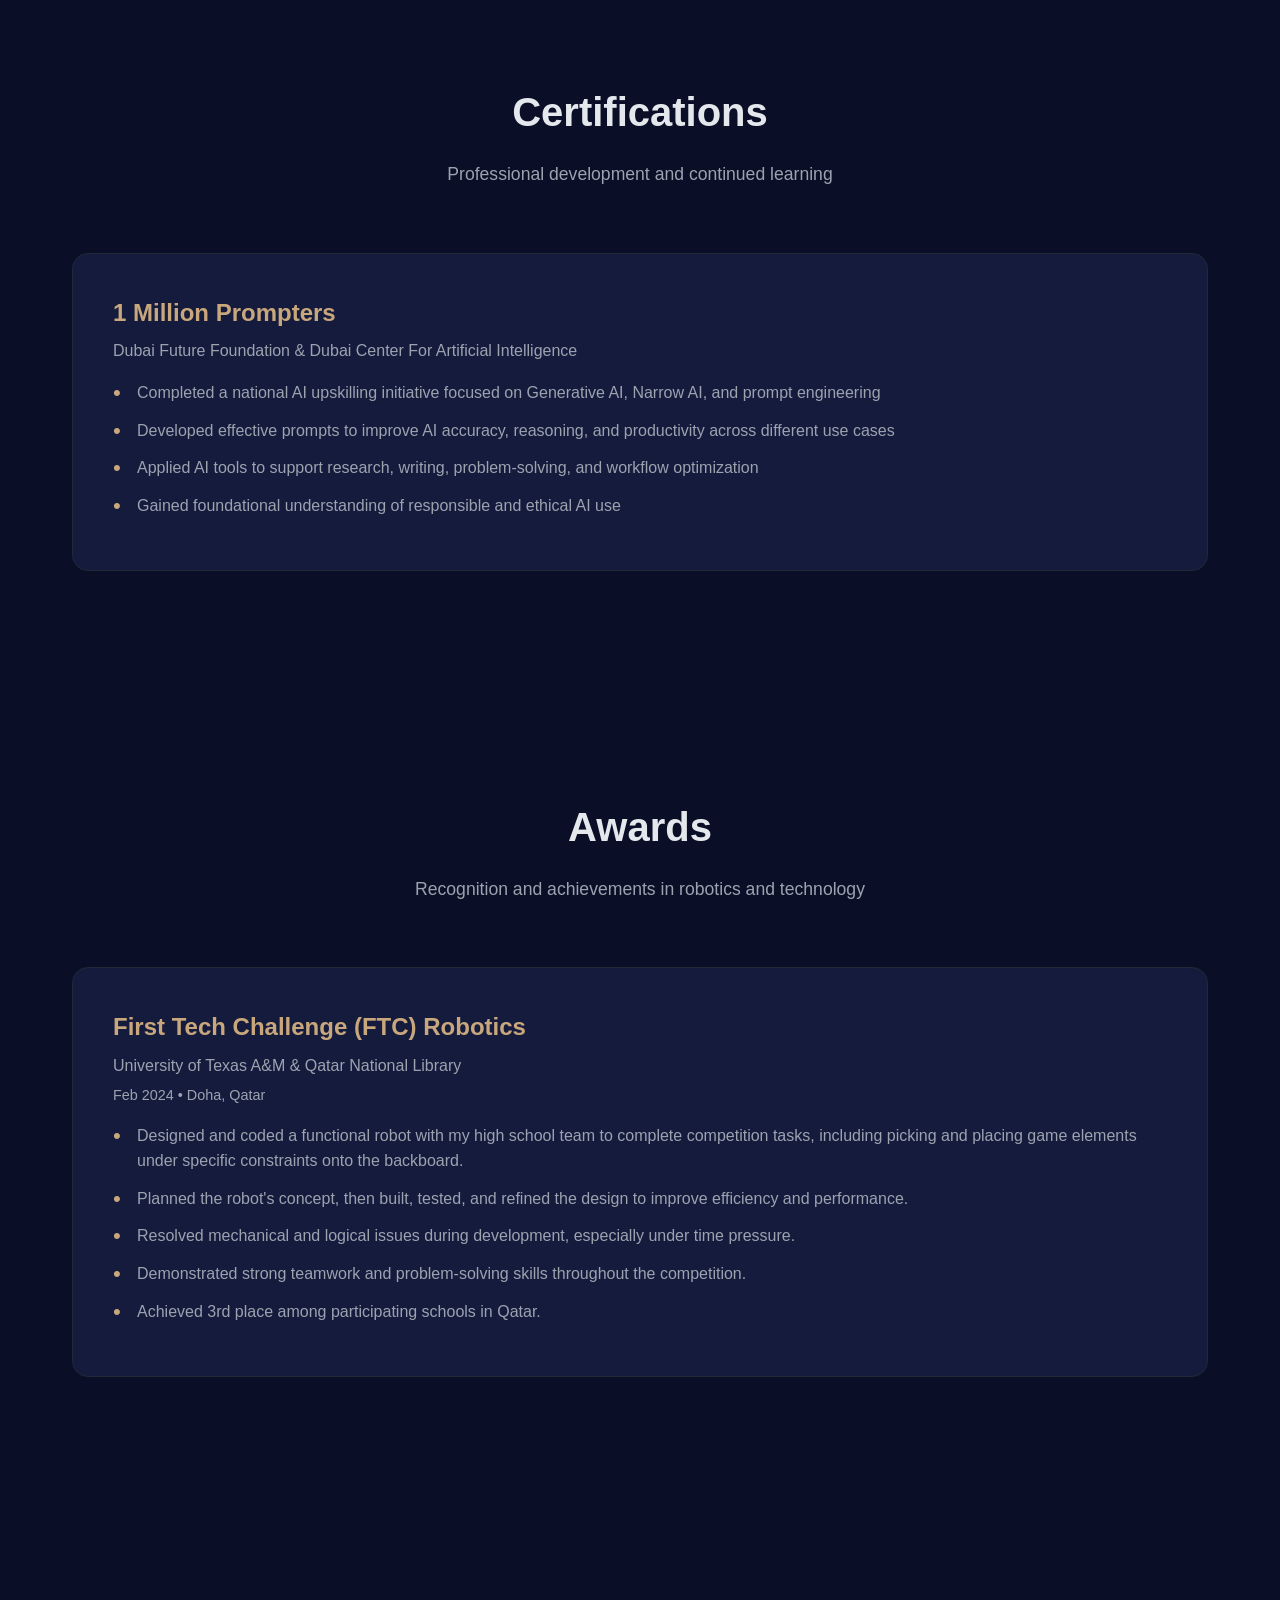
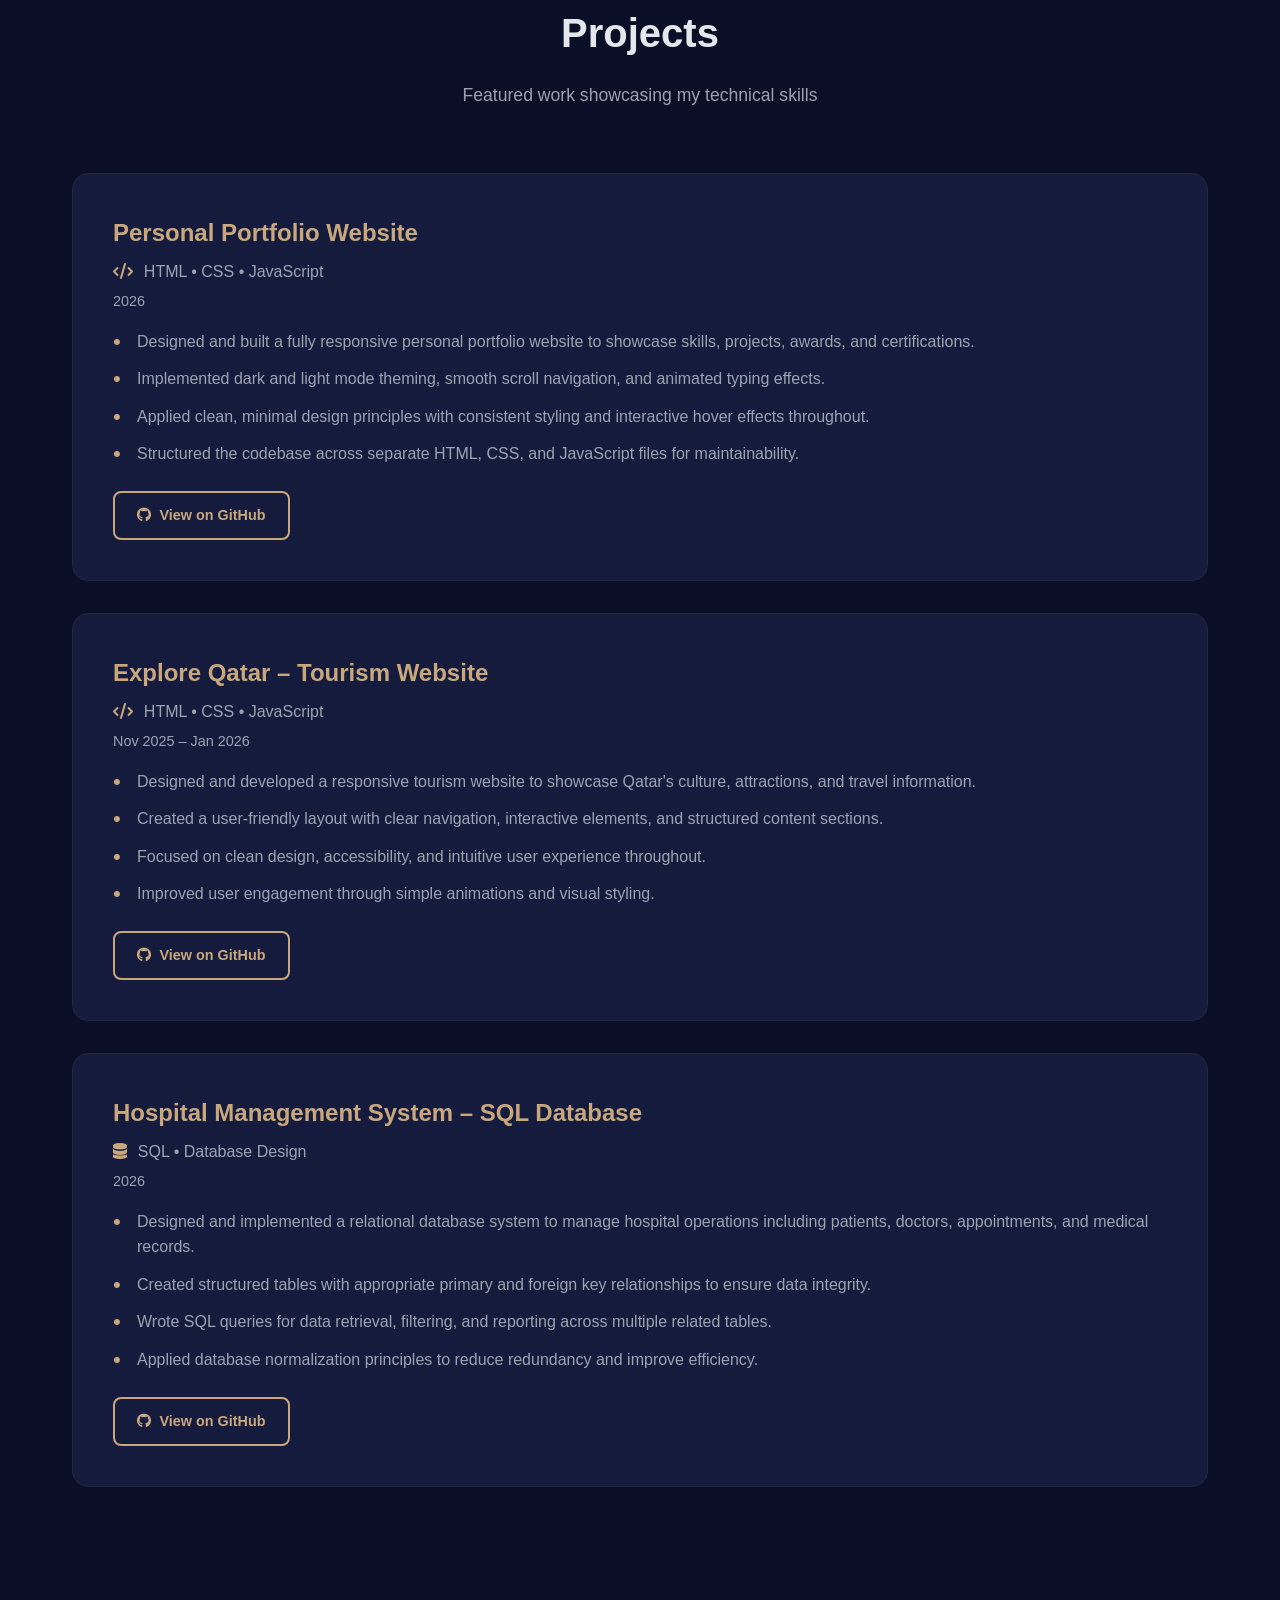
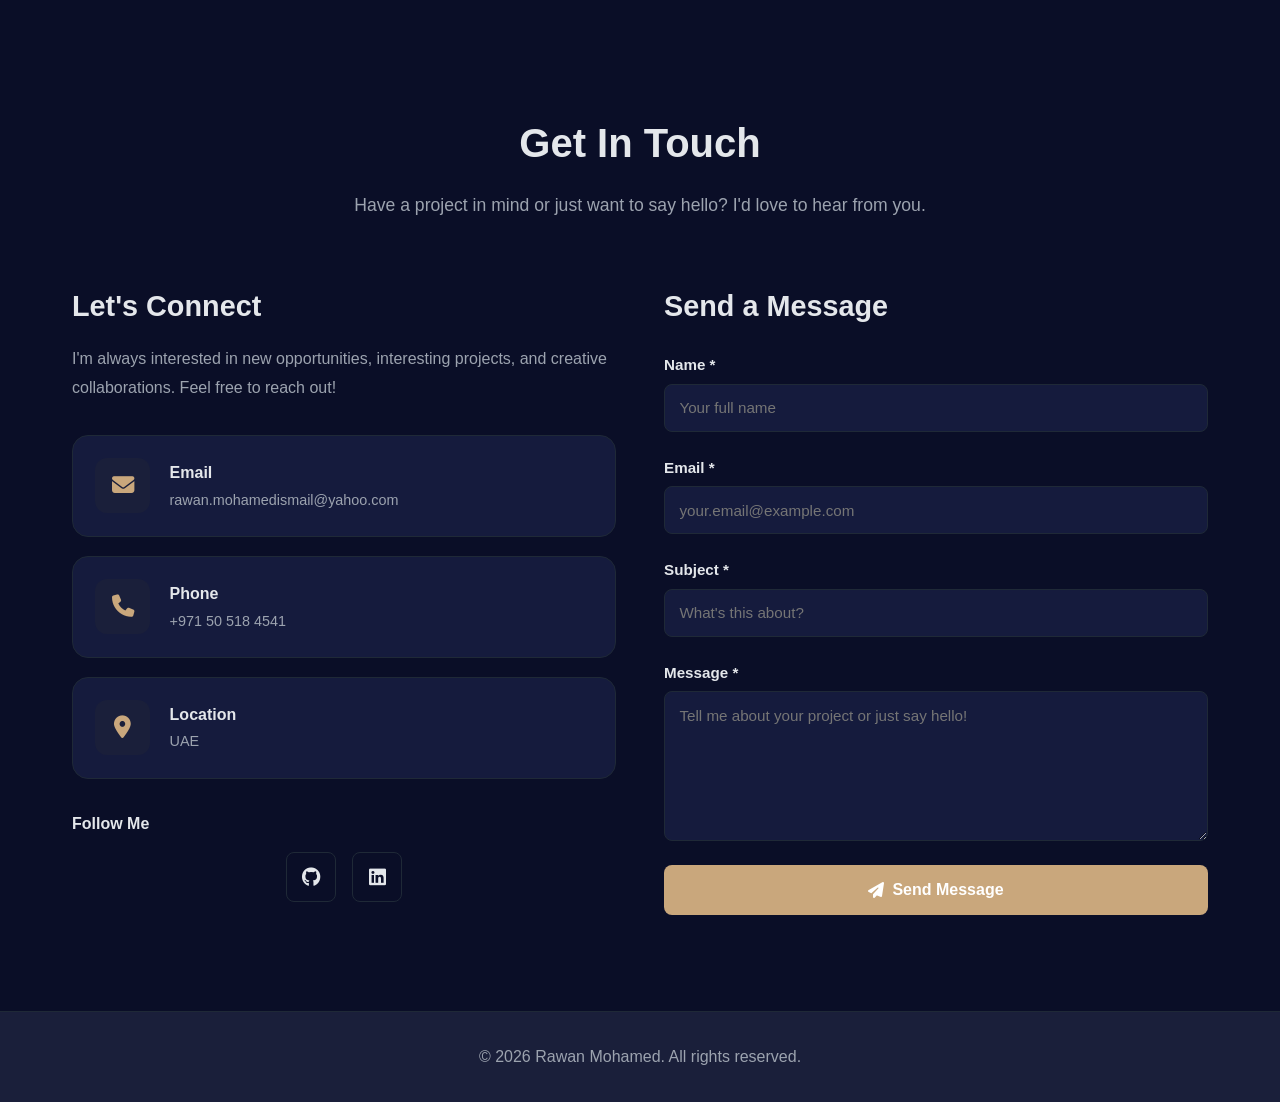
==== commit 028db61a: "Update index.html" ====
--- a/index.html
+++ b/index.html
@@ -44,6 +44,24 @@
             </div>
         </div>
     </nav>
+            <div class="nav-buttons">
+            <button class="language-toggle" onclick="toggleLanguage()">
+                <i class="fas fa-globe"></i>
+                <span id="lang-text">AR</span>
+            </button>
+            <button class="theme-toggle" onclick="toggleTheme()">
+                <i class="fas fa-moon" id="theme-icon"></i>
+            </button>
+            <a href="#" class="cv-btn">Download CV</a>
+            <div class="hamburger" onclick="toggleMenu()">
+                <span></span>
+                <span></span>
+                <span></span>
+            </div>
+        </div>
+        
+    </div>
+</nav>
 
     <!-- Hero Section -->
     <section id="home">
--- a/style.css
+++ b/style.css
@@ -156,6 +156,33 @@
 .theme-toggle:hover {
     border-color: var(--accent);
     color: var(--accent);
+}
+
+.language-toggle {
+    background: transparent;
+    border: 1px solid var(--border);
+    color: var(--text-primary);
+    padding: 0 0.8rem;
+    height: 40px;
+    border-radius: 0.5rem;
+    cursor: pointer;
+    transition: all 0.3s;
+    display: flex;
+    align-items: center;
+    justify-content: center;
+    gap: 0.5rem;
+    font-weight: 600;
+    font-size: 0.85rem;
+    white-space: nowrap;
+}
+
+.language-toggle:hover {
+    border-color: var(--accent);
+    color: var(--accent);
+}
+
+.language-toggle i {
+    font-size: 1rem;
 }
 
 .cv-btn {
